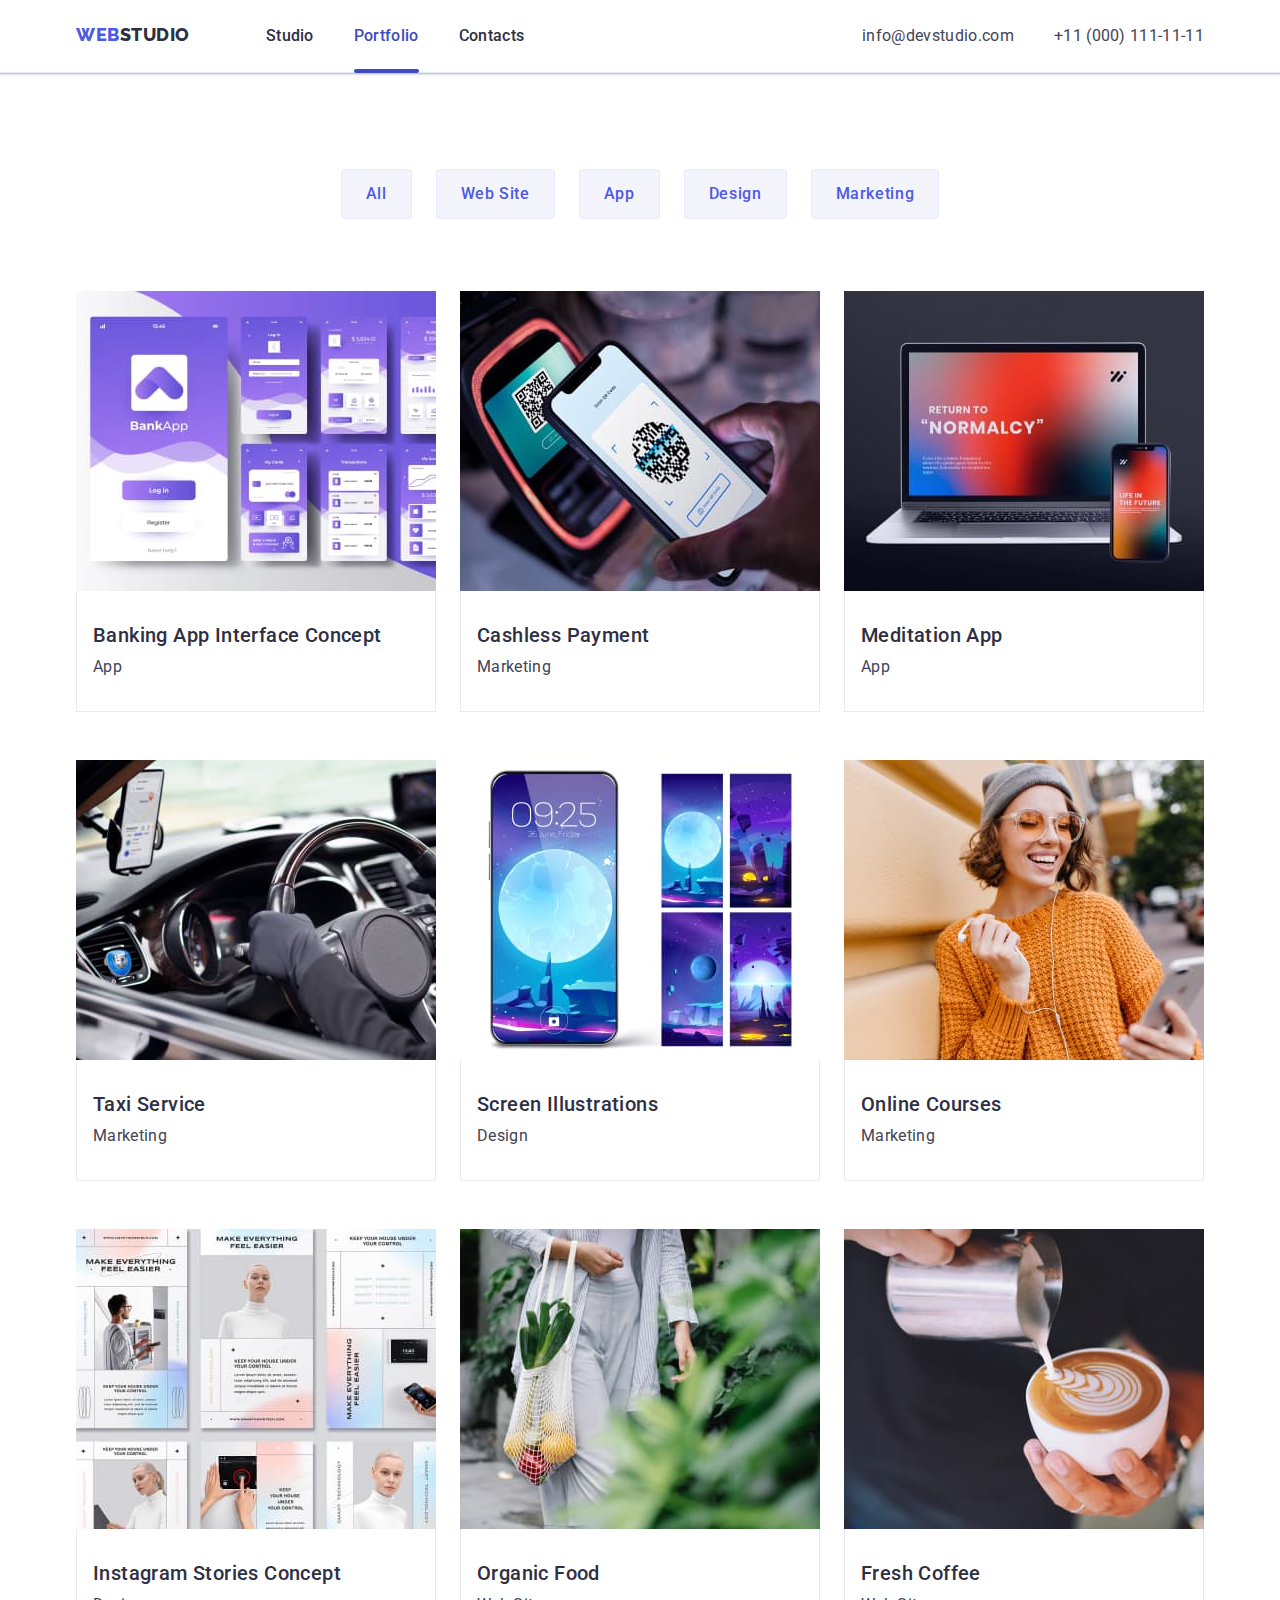
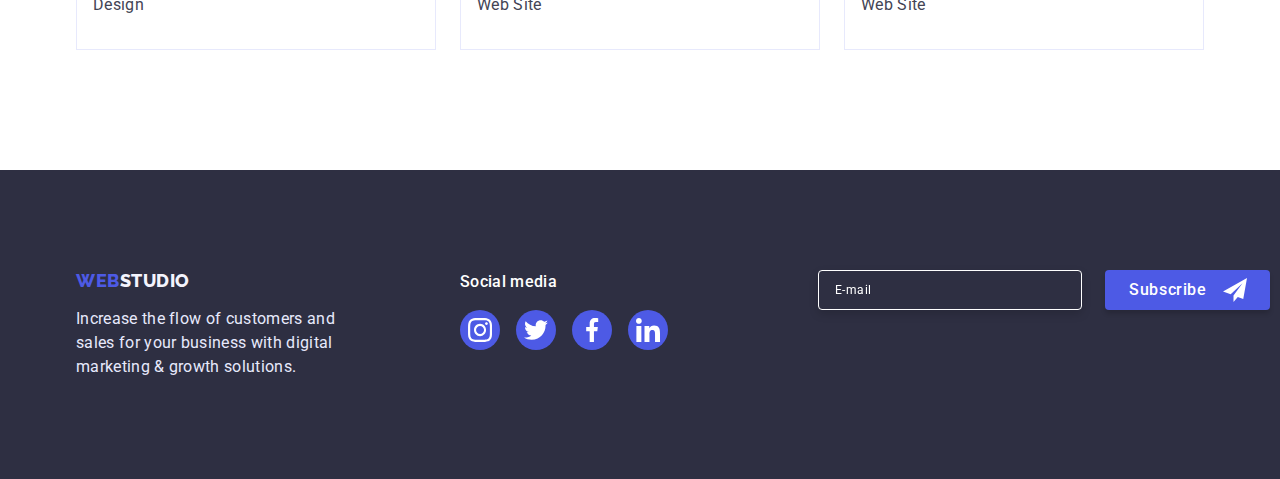
==== portfolio.html @ 1600cf96 "Initial commit" ====
<!DOCTYPE html>
<html lang="en">
  <head>
    <meta charset="UTF-8" />
    <meta http-equiv="X-UA-Compatible" content="IE=edge" />
    <meta name="viewport" content="width=device-width, initial-scale=1.0" />

    <link rel="preconnect" href="https://fonts.googleapis.com" />
    <link rel="preconnect" href="https://fonts.gstatic.com" crossorigin />
    <link
      href="https://fonts.googleapis.com/css2?family=Raleway:wght@800&family=Roboto:wght@400;500;700&display=swap"
      rel="stylesheet"
    />

    <link
      rel="stylesheet"
      href="https://cdnjs.cloudflare.com/ajax/libs/modern-normalize/1.1.0/modern-normalize.min.css"
    />

    <link rel="stylesheet" href="./css/styles.css" />

    <title>Portfolio</title>
  </head>

  <body>
    <!-- Здесь размещается шапка сайта -->
    <header class="header">
      <div class="container header__wrapper">
        <!-- Блок навигации -->
        <nav class="header__navigation">
          <a class="header__navigation-logo" href="./index.html"
            >Web<span class="header__logo-span">Studio</span></a
          >

          <ul class="header__navigation-list">
            <li class="header__nav-item">
              <a class="header__nav-link" href="./index.html">Studio</a>
            </li>

            <li class="header__nav-item">
              <a class="header__nav-link current" href="./portfolio.html"
                >Portfolio</a
              >
            </li>

            <li class="header__nav-item">
              <a class="header__nav-link" href="">Contacts</a>
            </li>
          </ul>
        </nav>

        <!-- Блок контактной информации -->
        <address class="header__address">
          <ul class="header__contact-list list">
            <li class="header__contact-item">
              <a
                class="header__contact-link link"
                href="mailto:info@devstudio.com"
                >info@devstudio.com</a
              >
            </li>

            <li class="header__contact-item">
              <a class="header__contact-link link" href="tel:+110001111111"
                >+11 (000) 111-11-11</a
              >
            </li>
          </ul>
        </address>
      </div>
    </header>

    <!-- Здесь размещается весь контент страницы -->
    <main>
      <section class="section portfolio">
        <div class="container">
          <h1 class="portfolio__title visually-hidden">Our Portfolio</h1>

          <!-- Блок кнопок фильтра -->
          <ul class="portfolio__button-list">
            <li class="portfolio__button-item">
              <button class="portfolio__button" type="button">All</button>
            </li>

            <li class="portfolio__button-item">
              <button class="portfolio__button" type="button">Web Site</button>
            </li>

            <li class="portfolio__button-item">
              <button class="portfolio__button" type="button">App</button>
            </li>

            <li class="portfolio__button-item">
              <button class="portfolio__button" type="button">Design</button>
            </li>

            <li class="portfolio__button-item">
              <button class="portfolio__button" type="button">Marketing</button>
            </li>
          </ul>

          <!-- Блок карточек товаров и проедложений  -->
          <ul class="portfolio__card-list">
            <li class="portfolio__card-item">
              <a class="portfolio__card-wrapper-link" href="">
                <div class="portfolio-card__img-wrapper">
                  <img
                    class="portfolio__card-img"
                    src="./images/portfolio/portfolio01.jpg"
                    alt="product-01"
                    width="360"
                    height="300"
                  />

                  <p class="portfolio-card__text-overlay">
                    14 Stylish and User-Friendly App Design Concepts · Task
                    Manager App · Calorie Tracker App · Exotic Fruit Ecommerce
                    App · Cloud Storage App
                  </p>
                </div>

                <div class="portfolio__desription-wrapper">
                  <h2 class="portfolio__product-title">
                    Banking App Interface Concept
                  </h2>
                  <p class="portfolio__product-description">App</p>
                </div>
              </a>
            </li>

            <li class="portfolio__card-item">
              <a class="portfolio__card-wrapper-link" href="">
                <div class="portfolio-card__img-wrapper">
                  <img
                    class="portfolio__card-img"
                    src="./images/portfolio/portfolio02.jpg"
                    alt="product-02"
                    width="360"
                    height="300"
                  />
                  <p class="portfolio-card__text-overlay">
                    14 Stylish and User-Friendly App Design Concepts · Task
                    Manager App · Calorie Tracker App · Exotic Fruit Ecommerce
                    App · Cloud Storage App
                  </p>
                </div>

                <div class="portfolio__desription-wrapper">
                  <h2 class="portfolio__product-title">Cashless Payment</h2>
                  <p class="portfolio__product-description">Marketing</p>
                </div>
              </a>
            </li>

            <li class="portfolio__card-item">
              <a class="portfolio__card-wrapper-link" href="">
                <div class="portfolio-card__img-wrapper">
                  <img
                    class="portfolio__card-img"
                    src="./images/portfolio/portfolio03.jpg"
                    alt="product-03"
                    width="360"
                    height="300"
                  />
                  <p class="portfolio-card__text-overlay">
                    14 Stylish and User-Friendly App Design Concepts · Task
                    Manager App · Calorie Tracker App · Exotic Fruit Ecommerce
                    App · Cloud Storage App
                  </p>
                </div>

                <div class="portfolio__desription-wrapper">
                  <h2 class="portfolio__product-title">Meditation App</h2>
                  <p class="portfolio__product-description">App</p>
                </div>
              </a>
            </li>

            <li class="portfolio__card-item">
              <a class="portfolio__card-wrapper-link" href="">
                <div class="portfolio-card__img-wrapper">
                  <img
                    class="portfolio__card-img"
                    src="./images/portfolio/portfolio04.jpg"
                    alt="product-04"
                    width="360"
                    height="300"
                  />
                  <p class="portfolio-card__text-overlay">
                    14 Stylish and User-Friendly App Design Concepts · Task
                    Manager App · Calorie Tracker App · Exotic Fruit Ecommerce
                    App · Cloud Storage App
                  </p>
                </div>

                <div class="portfolio__desription-wrapper">
                  <h2 class="portfolio__product-title">Taxi Service</h2>
                  <p class="portfolio__product-description">Marketing</p>
                </div>
              </a>
            </li>

            <li class="portfolio__card-item">
              <a class="portfolio__card-wrapper-link" href="">
                <div class="portfolio-card__img-wrapper">
                  <img
                    class="portfolio__card-img"
                    src="./images/portfolio/portfolio05.jpg"
                    alt="product-05"
                    width="360"
                    height="300"
                  />
                  <p class="portfolio-card__text-overlay">
                    14 Stylish and User-Friendly App Design Concepts · Task
                    Manager App · Calorie Tracker App · Exotic Fruit Ecommerce
                    App · Cloud Storage App
                  </p>
                </div>

                <div class="portfolio__desription-wrapper">
                  <h2 class="portfolio__product-title">Screen Illustrations</h2>
                  <p class="portfolio__product-description">Design</p>
                </div>
              </a>
            </li>

            <li class="portfolio__card-item">
              <a class="portfolio__card-wrapper-link" href="">
                <div class="portfolio-card__img-wrapper">
                  <img
                    class="portfolio__card-img"
                    src="./images/portfolio/portfolio06.jpg"
                    alt="product-06"
                    width="360"
                    height="300"
                  />
                  <p class="portfolio-card__text-overlay">
                    14 Stylish and User-Friendly App Design Concepts · Task
                    Manager App · Calorie Tracker App · Exotic Fruit Ecommerce
                    App · Cloud Storage App
                  </p>
                </div>

                <div class="portfolio__desription-wrapper">
                  <h2 class="portfolio__product-title">Online Courses</h2>
                  <p class="portfolio__product-description">Marketing</p>
                </div>
              </a>
            </li>

            <li class="portfolio__card-item">
              <a class="portfolio__card-wrapper-link" href="">
                <div class="portfolio-card__img-wrapper">
                  <img
                    class="portfolio__card-img"
                    src="./images/portfolio/portfolio07.jpg"
                    alt="product-07"
                    width="360"
                    height="300"
                  />
                  <p class="portfolio-card__text-overlay">
                    14 Stylish and User-Friendly App Design Concepts · Task
                    Manager App · Calorie Tracker App · Exotic Fruit Ecommerce
                    App · Cloud Storage App
                  </p>
                </div>

                <div class="portfolio__desription-wrapper">
                  <h2 class="portfolio__product-title">
                    Instagram Stories Concept
                  </h2>
                  <p class="portfolio__product-description">Design</p>
                </div>
              </a>
            </li>

            <li class="portfolio__card-item">
              <a class="portfolio__card-wrapper-link" href="">
                <div class="portfolio-card__img-wrapper">
                  <img
                    class="portfolio__card-img"
                    src="./images/portfolio/portfolio08.jpg"
                    alt="product-08"
                    width="360"
                    height="300"
                  />
                  <p class="portfolio-card__text-overlay">
                    14 Stylish and User-Friendly App Design Concepts · Task
                    Manager App · Calorie Tracker App · Exotic Fruit Ecommerce
                    App · Cloud Storage App
                  </p>
                </div>

                <div class="portfolio__desription-wrapper">
                  <h2 class="portfolio__product-title">Organic Food</h2>
                  <p class="portfolio__product-description">Web Site</p>
                </div>
              </a>
            </li>

            <li class="portfolio__card-item">
              <a class="portfolio__card-wrapper-link" href="">
                <div class="portfolio-card__img-wrapper">
                  <img
                    class="portfolio__card-img"
                    src="./images/portfolio/portfolio09.jpg"
                    alt="product-09"
                    width="360"
                    height="300"
                  />
                  <p class="portfolio-card__text-overlay">
                    14 Stylish and User-Friendly App Design Concepts · Task
                    Manager App · Calorie Tracker App · Exotic Fruit Ecommerce
                    App · Cloud Storage App
                  </p>
                </div>

                <div class="portfolio__desription-wrapper">
                  <h2 class="portfolio__product-title">Fresh Coffee</h2>
                  <p class="portfolio__product-description">Web Site</p>
                </div>
              </a>
            </li>
          </ul>
        </div>
      </section>
    </main>

    <!-- Здесь размещается подвал сайта -->
    <footer class="footer">
      <div class="container footer__container">
        <div class="footer__contacts-wrapper">
          <a class="footer__logo-link" href="./index.html"
            >Web<span class="footer__logo-span">Studio</span></a
          >

          <p class="footer__description">
            Increase the flow of customers and sales for your business with
            digital marketing & growth solutions.
          </p>
        </div>

        <div class="footer__social">
          <h3 class="footer__social-title">Social media</h3>

          <ul class="footer__social-list">
            <li class="footer__social-item">
              <a class="footer__social-link" href="#">
                <svg class="footer__social-icon" width="24" height="24">
                  <use href="./images/icons.svg#icon-instagram"></use>
                </svg>
              </a>
            </li>

            <li class="footer__social-item">
              <a class="footer__social-link" href="#">
                <svg class="footer__social-icon" width="24" height="24">
                  <use href="./images/icons.svg#icon-twitter"></use>
                </svg>
              </a>
            </li>

            <li class="footer__social-item">
              <a class="footer__social-link" href="#">
                <svg class="footer__social-icon" width="24" height="24">
                  <use href="./images/icons.svg#icon-facebook"></use>
                </svg>
              </a>
            </li>

            <li class="footer__social-item">
              <a class="footer__social-link" href="#">
                <svg class="footer__social-icon" width="24" height="24">
                  <use href="./images/icons.svg#icon-linkedin"></use>
                </svg>
              </a>
            </li>
          </ul>
        </div>

        <div class="footer-subscribe-wrapper">
          <form class="footer-subscribe-form" name="subscribe">
            <label class="subscribe-email" for="subscribe-email"
              >Subscribe</label
            >
            <input
              class="footer-subscribe-input"
              type="email"
              name="subscribe-email"
              id="subscribe-email"
              placeholder="E-mail"
            />
            <button class="footer-subscribe-button" type="submit">
              Subscribe
              <svg class="subscribe-icon" width="24px" height="24px">
                <use href="./images/icons.svg#icon-subscribe"></use>
              </svg>
            </button>
          </form>
        </div>
      </div>
    </footer>
  </body>
</html>
---- css/styles.css ----
:root {
  --color-2e2f42: #2e2f42;
  --color-434455: #434455;
  --color-ffffff: #ffffff;
  --color-e7e9fc: #e7e9fc;
  --color-4d5ae5: #4d5ae5;
  --color-404bbf: #404bbf;
  --color-f4f4fd: #f4f4fd;
  --color-8e8f99: #8e8f99;
  --color-31D0AA: #31d0aa;
}

body {
  font-family: "Roboto", sans-serif;

  color: var(--color-2e2f42);
  margin: 0;
}

html {
  box-sizing: border-box;
}

*,
*::after,
*::before {
  box-sizing: inherit;
}

/* Стили для обнуления верхних отступов у элементов */
h1,
h2,
h3,
h4,
h5,
h6,
p {
  margin: 0;
}

/* Класс для обнуления базовых свойств у списков (ul) */
ul {
  list-style: none;
  padding-left: 0;
  margin: 0;
}

/* Класс для обнуления базовых свойств у ссылок */
a {
  text-decoration: none;
  color: inherit;
}

/* Свойства для корректного отображения картинок */
img {
  display: block;
  max-width: 100%;
  height: auto;
}

/* Свойства для обнуления курсива у address */

address {
  font-style: normal;
}

/*#region --header--*/

/*#endregion ---header---*/

/* Утилиты */
.section {
  padding: 120px 0 120px 0;
}

.container {
  width: 1158px;
  padding: 0 15px 0 15px;
  /* border: 1px solid red; */
  margin: 0 auto;
}

/* Скрытие элемента */
.visually-hidden {
  position: absolute;
  width: 1px;
  height: 1px;
  margin: -1px;
  border: 0;
  padding: 0;

  white-space: nowrap;
  clip-path: inset(100%);
  clip: rect(0 0 0 0);
  overflow: hidden;
}

/* Подсвечивание текущей страницы */
.current {
  color: var(--color-404bbf);
}

.current::after {
  content: "";
  display: block;
  width: 100%;
  height: 4px;
  border-radius: 2px;
  background-color: var(--color-404bbf);
  position: absolute;
  bottom: -4px;
}

/*#region --HEADER--*/
.header {
  padding: 24px 0;
  border-bottom: 1px solid var(--color-e7e9fc);
  box-shadow: 0px 2px 1px rgba(46, 47, 66, 0.08),
    0px 1px 1px rgba(46, 47, 66, 0.16), 0px 1px 6px rgba(46, 47, 66, 0.08);
}

.header__wrapper {
  display: flex;
}

.header__navigation {
  display: flex;
}

.header__navigation-logo {
  font-family: "Raleway", sans-serif;
  font-weight: 800;
  font-size: 18px;
  letter-spacing: 0.03em;
  text-transform: uppercase;
  line-height: 1.17;
  color: var(--color-4d5ae5);
  margin-right: 76px;
}

.header__logo-span {
  color: var(--color-2e2f42);
}

.header__navigation-list {
  display: flex;
  gap: 40px;
}

.header__nav-link {
  position: relative;
  font-weight: 500;
  line-height: 1.5;
  letter-spacing: 0.02em;
  padding: 24px 0px;
  transition: color 250ms cubic-bezier(0.4, 0, 0.2, 1);
}

.header__nav-link:hover,
.header__nav-link:focus {
  color: var(--color-404bbf);
}

.header__address {
  margin-left: auto;
}

.header__contact-list {
  display: flex;
  gap: 40px;
}

.header__contact-link {
  line-height: 1.5;
  letter-spacing: 0.02em;
  color: var(--color-434455);
  padding: 24px 0px;
  transition: color 250ms cubic-bezier(0.4, 0, 0.2, 1);
}

.header__contact-link:hover,
.header__contact-link:focus {
  color: var(--color-404bbf);
}
/*#endregion ---HEADER---*/

/* INDEX PAGE */

/*#region --HERO SECTION--*/
.hero {
  background-image: linear-gradient(
      to right,
      rgba(47, 48, 58, 0.7),
      rgba(47, 48, 58, 0.7)
    ),
    url(../images/hero/hero-img.jpg);
  background-repeat: no-repeat;
  background-size: cover;
  background-position: center;
  background-color: var(--color-2e2f42);
  padding: 188px 0;
  max-width: 1440px;
  margin: 0 auto;
}

.hero__title {
  width: 496px;
  text-align: center;
  font-weight: 700;
  font-size: 56px;
  line-height: 1.07;
  text-align: center;
  letter-spacing: 0.02em;
  color: var(--color-ffffff);
  margin: 0 auto 48px auto;
}

.hero__button {
  font-family: "Roboto", sans-serif;
  font-weight: 500;
  font-size: 16px;
  line-height: 1.5;
  letter-spacing: 0.04em;
  color: var(--color-ffffff);
  background-color: var(--color-4d5ae5);
  border: none;
  box-shadow: 0px 4px 4px rgba(0, 0, 0, 0.15);
  border-radius: 4px;
  padding: 16px 32px;
  cursor: pointer;
  display: block;
  margin: 0 auto;
  transition: background-color 250ms cubic-bezier(0.4, 0, 0.2, 1);
}

.hero__button:hover,
.hero__button:focus {
  background-color: var(--color-404bbf);
}
/*#endregion ---HERO-SECTION---*/

/*#region --APPROACH SECTION--*/
.approach__title {
  color: var(--color-2e2f42);
}

.approach__list {
  display: flex;
  gap: 24px;
}

.approach__item {
  width: calc((100% - 3 * 24px) / 4);
}

.approach__img-wrapper {
  height: 112px;
  display: flex;
  justify-content: center;
  align-items: center;
  border-radius: 4px;
  background-color: var(--color-f4f4fd);
  margin-bottom: 8px;
}

.approach__subtitle {
  font-weight: 500;
  font-size: 20px;
  line-height: 1.2;
  letter-spacing: 0.02em;
  color: var(--color-2e2f42);
  margin-bottom: 8px;
}

.approach__description {
  line-height: 1.5;
  letter-spacing: 0.02em;
  color: var(--color-434455);
}
/*#endregion ---APPROACH SECTION---*/

/*#region --SERVICES SECTION--*/
.services {
  padding-top: 0;
}

.services__title {
  font-weight: 700;
  font-size: 36px;
  line-height: 1.11;
  text-align: center;
  letter-spacing: 0.02em;
  text-transform: capitalize;
  color: var(--color-2e2f42);
  margin-bottom: 72px;
}

.services__list {
  display: flex;
  gap: 24px;
}
/*#endregion ---SERVICES SECTION---*/

/*#region --TEAM SECTION--*/
.team {
  background-color: var(--color-f4f4fd);
}

.team__title {
  font-weight: 700;
  font-size: 36px;
  line-height: 1.11;
  text-align: center;
  letter-spacing: 0.02em;
  text-transform: capitalize;
  color: var(--color-2e2f42);
  margin-bottom: 72px;
}

.team__list {
  display: flex;
  gap: 24px;
}

.team__item {
  background-color: var(--color-ffffff);

  box-shadow: 0px 1px 6px rgba(46, 47, 66, 0.08),
    0px 1px 1px rgba(46, 47, 66, 0.16), 0px 2px 1px rgba(46, 47, 66, 0.08);
  border-radius: 0px 0px 4px 4px;
}

.team__info-wrapper {
  padding: 32px 16px;
}

.team__user-name {
  font-weight: 500;
  font-size: 20px;
  line-height: 1.2;
  text-align: center;
  letter-spacing: 0.02em;
  color: var(--color-2e2f42);
  margin-bottom: 8px;
}

.team__user-position {
  line-height: 1.5;
  text-align: center;
  letter-spacing: 0.02em;
  color: var(--color-434455);
  margin-bottom: 8px;
}

.team__social-list {
  display: flex;
  justify-content: space-between;
}

.team__social-link {
  display: flex;
  justify-content: center;
  align-items: center;
  width: 40px;
  height: 40px;
  border-radius: 50%;
  background-color: var(--color-4d5ae5);
  color: var(--color-ffffff);
  transition: background-color 250ms cubic-bezier(0.4, 0, 0.2, 1);
}

.team__social-link:hover,
.team__social-link:focus {
  background-color: var(--color-404bbf);
}

.team__social-icon {
  fill: currentColor;
}
/*#endregion ---TEAM SECTION---*/

/*#region --CUSTOMERS SECTION--*/
.customers__title {
  font-weight: 700;
  font-size: 36px;
  line-height: 1.11;
  text-align: center;
  letter-spacing: 0.02em;
  text-transform: capitalize;
  color: var(--color-2e2f42);
  margin-bottom: 72px;
  color: #2e2f42;
}

.customers__list {
  display: flex;
  justify-content: space-between;
}

.customers__link {
  color: var(--color-8e8f99);
  border: 1px solid var(--color-8e8f99);
  border-radius: 4px;
  display: flex;
  align-items: center;
  justify-content: center;
  padding: 16px 32px;
  transition: color 250ms cubic-bezier(0.4, 0, 0.2, 1),
    border-color 250ms cubic-bezier(0.4, 0, 0.2, 1);
}

.customers__link:hover,
.customers__link:focus {
  color: var(--color-404bbf);
  border-color: var(--color-404bbf);
}

.customers__img {
  fill: currentColor;
}
/*#endregion ---CUSTOMERS SECTION---*/

/* PORTFOLIO PAGE */

/*#region --PORTFOLIO SECTION--*/
.portfolio {
  padding-top: 96px;
}

.portfolio__title {
  width: 496px;
  text-align: center;
  font-weight: 700;
  font-size: 56px;
  line-height: 1.07;
  text-align: center;
  letter-spacing: 0.02em;
  color: var(--color-ffffff);
  margin: 0 auto 48px auto;
}

.portfolio__button-list {
  display: flex;
  gap: 24px;
  justify-content: center;
  margin-bottom: 72px;
}

.portfolio__button {
  font-family: "Roboto", sans-serif;
  font-weight: 500;
  background-color: var(--color-f4f4fd);
  font-size: 16px;
  line-height: 1.5;
  letter-spacing: 0.04em;
  color: var(--color-4d5ae5);
  border: 1px solid #e7e9fc;
  border-radius: 4px;
  padding: 12px 24px;
  cursor: pointer;
  transition: color 250ms cubic-bezier(0.4, 0, 0.2, 1),
    background-color 250ms cubic-bezier(0.4, 0, 0.2, 1),
    border 250ms cubic-bezier(0.4, 0, 0.2, 1),
    box-shadow 250ms cubic-bezier(0.4, 0, 0.2, 1);
}

.portfolio__button:hover,
.portfolio__button:focus {
  color: var(--color-ffffff);
  background-color: var(--color-404bbf);
  border: 1px solid transparent;

  box-shadow: 0px 3px 1px rgba(0, 0, 0, 0.1), 0px 2px 1px rgba(0, 0, 0, 0.08),
    0px 2px 2px rgba(0, 0, 0, 0.12);
}

.portfolio__card-list {
  display: flex;
  flex-wrap: wrap;
  gap: 48px 24px;
}

.portfolio__card-wrapper-link {
  color: var(--color-2e2f42);
  display: block;
  transition: box-shadow 250ms cubic-bezier(0.4, 0, 0.2, 1);
}

.portfolio__card-wrapper-link:hover,
.portfolio__card-wrapper-link:focus {
  box-shadow: 0px 1px 6px rgba(46, 47, 66, 0.08),
    0px 1px 1px rgba(46, 47, 66, 0.16), 0px 2px 1px rgba(46, 47, 66, 0.08);
}

.portfolio-card__img-wrapper {
  position: relative;
  overflow: hidden;
}

.portfolio-card__text-overlay {
  position: absolute;
  font-size: 16px;
  line-height: 1.5;
  letter-spacing: 0.02em;
  color: var(--color-ffffff);
  background: var(--color-4d5ae5);
  box-shadow: 0px 4px 4px rgba(0, 0, 0, 0.25);
  padding: 40px 32px;
  transition: transform 250ms cubic-bezier(0.4, 0, 0.2, 1);
  display: block;
  height: 100%;
}

.portfolio__card-wrapper-link:hover .portfolio-card__text-overlay {
  transform: translateY(-100%);
}

.portfolio__card-wrapper-link:focus .portfolio-card__text-overlay {
  transform: translateY(-100%);
}

.portfolio__desription-wrapper {
  padding: 32px 16px;
  border: 1px solid var(--color-e7e9fc);
  border-top: none;
}

.portfolio__product-title {
  font-weight: 500;
  font-size: 20px;
  line-height: 1.2;
  letter-spacing: 0.02em;
  margin-bottom: 8px;
}

.portfolio__product-description {
  line-height: 1.5;
  letter-spacing: 0.02em;
  color: var(--color-434455);
}
/*#endregion ---PORTFOLIO SECTION---*/

/* FOOTER */
/*#region --FOOTER--*/
.footer {
  background-color: var(--color-2e2f42);
  padding: 100px 0;
}

.footer__container {
  display: flex;
}

.footer__contacts-wrapper {
  margin-right: 120px;
}

.footer__logo-link {
  display: block;
  font-family: "Raleway", sans-serif;
  font-weight: 800;
  font-size: 18px;
  line-height: 1.17;
  letter-spacing: 0.03em;
  color: var(--color-4d5ae5);
  text-transform: uppercase;
  margin-bottom: 16px;
}

.footer__logo-span {
  color: var(--color-f4f4fd);
}

.footer__description {
  width: 264px;
  color: var(--color-e7e9fc);
  line-height: 1.5;
  letter-spacing: 0.02em;
  color: #e7e9fc;
}

.footer__social {
  margin-right: 80px;
}

.footer__social-title {
  font-weight: 500;
  font-size: 16px;
  line-height: 1.5;
  letter-spacing: 0.02em;
  color: var(--color-ffffff);
  margin-bottom: 16px;
}

.footer__social-list {
  width: 208px;
  display: flex;
  justify-content: space-between;
}

.footer__social-link {
  display: flex;
  justify-content: center;
  align-items: center;
  width: 40px;
  height: 40px;
  border-radius: 50%;
  background-color: var(--color-4d5ae5);
  color: var(--color-ffffff);
  transition: background-color 250ms cubic-bezier(0.4, 0, 0.2, 1);
}

.footer__social-link:hover,
.footer__social-link:focus {
  background-color: var(--color-31D0AA);
}

.footer__social-icon {
  fill: currentColor;
}

.footer-subscribe__title {
font-weight: 500;
line-height: 1.5;
letter-spacing: 0.02em;
color: var(--color-ffffff);
margin-bottom: 16px;
}

.footer-subscribe-form {
  display: flex;
}


.footer-subscribe-input {
  width: 264px;
  padding: 8px 16px;
  height: 40px;
  font-size: 12px;
  letter-spacing: 0.04em;
  color: #ffffff;
  background: var(--color-2e2f42);
  border: 1px solid var(--color-ffffff);
  filter: drop-shadow(0px 4px 4px rgba(0, 0, 0, 0.15));
  border-radius: 4px;
  outline: none;
  transition: border-color 250ms cubic-bezier(0.4, 0, 0.2, 1);
}

.footer-subscribe-input:focus {
  border: 1px solid var(--color-4d5ae5);
}
.footer-subscribe-input::placeholder {
  color: var(--color-ffffff);
}

.footer-subscribe-button {
  /* position: relative; */
  display: flex;
  align-items: center;
  gap: 16px;
  margin-left: 23px;
  width: 165px;
  height: 40px;
  color: var(--color-ffffff);
  background-color: var(--color-4d5ae5);
  border: none;
  border-radius: 4px;
  text-align: left;
  padding: 8px 0px 8px 24px;
  font-weight: 500;
  font-size: 16px;
  line-height: 1.5;
  letter-spacing: 0.04em;
  cursor: pointer;
  box-shadow: 0px 4px 4px rgba(0, 0, 0, 0.15);
  transition: background-color 250ms cubic-bezier(0.4, 0, 0.2, 1),
  box-shadow 250ms cubic-bezier(0.4, 0, 0.2, 1);
}

.footer-subscribe-button:hover,
.footer-subscribe-button:focus {
  background-color: var(--color-404bbf);
  box-shadow: 0px 4px 4px rgba(0, 0, 0, 0.15);
}

.subscribe-icon {
  fill: var(--color-ffffff);
}

/*#endregion ---FOOTER---*/

/* MODAL  */
/*#region --MODAL--*/
.backdrop {
  position: fixed;
  top: 0;
  left: 0;
  width: 100%;
  height: 100%;
  opacity: 1;
  background-color: rgba(46, 47, 66, 0.4);
  transition: opacity 250ms cubic-bezier(0.4, 0, 0.2, 1),
    visibility 250ms cubic-bezier(0.4, 0, 0.2, 1);
}

.backdrop.is-hidden {
  opacity: 0;
  pointer-events: none;
  visibility: hidden;
}

.modal {
  position: absolute;
  top: 50%;
  left: 50%;
  transform: translate(-50%, -50%);
  width: 408px;
  min-height: 584px;
  padding: 72px 24px 24px 24px;
  padding-top: 72px;
  background-color: #fcfcfc;
  box-shadow: 0px 1px 1px rgba(0, 0, 0, 0.14), 0px 1px 3px rgba(0, 0, 0, 0.12),
    0px 2px 1px rgba(0, 0, 0, 0.2);
  border-radius: 4px;
  transition: opacity 250ms cubic-bezier(0.4, 0, 0.2, 1),
    visibility 250ms cubic-bezier(0.4, 0, 0.2, 1);
}

.button-close-window {
  position: absolute;
  top: 24px;
  right: 24px;
  display: flex;
  justify-content: center;
  align-items: center;
  width: 24px;
  height: 24px;
  background-color: var(--color-e7e9fc);
  border: 1px solid rgba(0, 0, 0, 0.1);
  border-radius: 50%;
  transition: background-color 250ms cubic-bezier(0.4, 0, 0.2, 1),
    fill 250ms cubic-bezier(0.4, 0, 0.2, 1);
  cursor: pointer;
}

.button-close-window:hover,
.button-close-window:focus {
  fill: var(--color-ffffff);
  background-color: var(--color-404bbf);
}

.modal-title {
  font-weight: 500;
  font-size: 16px;
  line-height: 1.5;
  text-align: center;
  letter-spacing: 0.02em;
  color: var(--color-2e2f42);
  margin-bottom: 16px;
}

.form-field {
  margin-bottom: 8px;
}

.form-field-label {
  display: block;
  font-size: 12px;
  letter-spacing: 0.04em;
  line-height: 1.17;
  color: var(--color-8e8f99);
  margin-bottom: 4px;

}

.form-field-wrapper {
  position: relative;
}

.form-field-wrapper:focus-within .form-field-input {
  border-color: var(--color-4d5ae5);
}

.form-field-wrapper:focus-within .form-field-icon {
  fill: var(--color-4d5ae5);
}

.form-field-comment {
  margin-bottom: 16px;
}

.form-field-comment:focus-within .comment-input {
  border-color: var(--color-4d5ae5);
}

.form-field-input {
  padding-left: 38px;
  width: 100%;
  height: 40px;
  border: 1px solid rgba(46, 47, 66, 0.4);
  border-radius: 4px;
  outline: transparent;
  transition-property: border-color;
  transition-duration: 250ms;
  transition-timing-function: cubic-bezier(0.4, 0, 0.2, 1);
}

.form-field-input::placeholder {
  line-height: 1.17;
  letter-spacing: 0.01em;
  color: rgba(46, 47, 66, 0.4);
}

.comment-input {
  display: block;
  height: 120px;
  width: 100%;
  padding: 8px 16px;
  resize: none;
  font-size: 12px;
  border: 1px solid rgba(46, 47, 66, 0.4);
  border-radius: 4px;
  outline: transparent;
  transition-property: border-color;
  transition-duration: 250ms;
  transition-timing-function: cubic-bezier(0.4, 0, 0.2, 1);
}

.form-field-icon {
  position: absolute;
  top: 50%;
  left: 12px;
  transform: translateY(-50%);
  fill: var(--color-2e2f42);
  transition: fill 250ms cubic-bezier(0.4, 0, 0.2, 1);
}

.check-wrapper {
  display: flex;
  align-items: center;
  justify-content: center;
  margin-bottom: 24px;
  gap: 8px;
  cursor: pointer;
}

.check-input {
  width: 1px;
  height: 1px;
  margin: -1px;
  border: 0;
  padding: 0;
  white-space: nowrap;
  clip-path: inset(100%);
  clip: rect(0 0 0 0);
  overflow: hidden;
}

.check-input:checked ~ .check-icon-complete {
  fill: var(--color-f4f4fd);
  background-color: var(--color-404bbf);
  border: 0px solid var(--color-4d5ae5);
  padding: 4px 3px;
}

.check-icon-complete {
  fill: transparent;
  border: 2px var(--color-8e8f99) solid;
  border-radius: 2px;
  transition: fill 250ms, border-color 250ms cubic-bezier(0.4, 0, 0.2, 1);
}

.check-privacy-text {
  display: block;
  line-height: 1.17;
  font-size: 12px;
  line-height: 14px;
  letter-spacing: 0.04em;
  color: var(--color-8e8f99);
}

.form-recall-button {
  display: block;
  margin: 0 auto;
  width: 169px;
  padding: 16px 32px;
  background: var(--color-4d5ae5);
  border: none;
  border-radius: 4px;
  cursor: pointer;
  font-size: 16px;
  line-height: 1.5;
  font-weight: 700;
  box-shadow: 0px 4px 4px rgba(0, 0, 0, 0.15);
  color: var(--color-ffffff);
  letter-spacing: 0.04em;
}

.policy-link {
  color: var(--color-4d5ae5);
  text-decoration: underline;
}
/*#endregion ---MODAL---*/
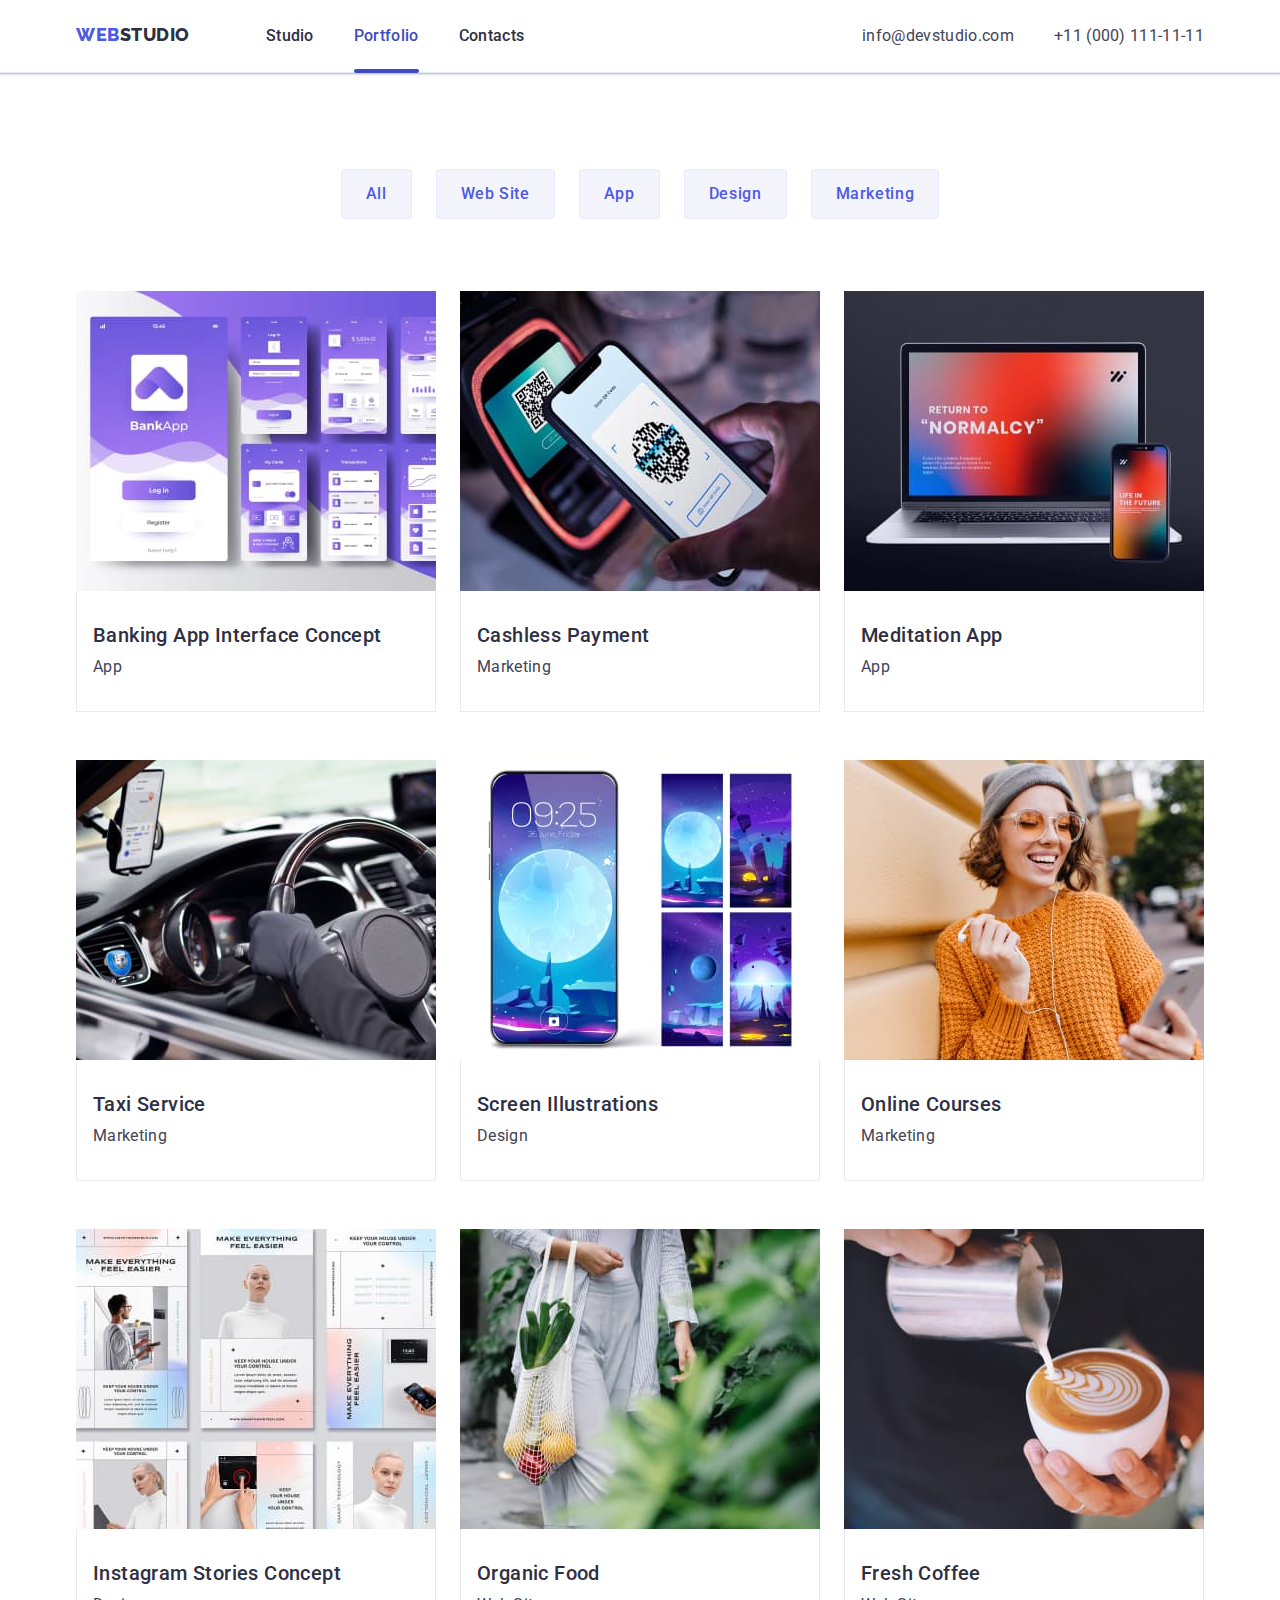
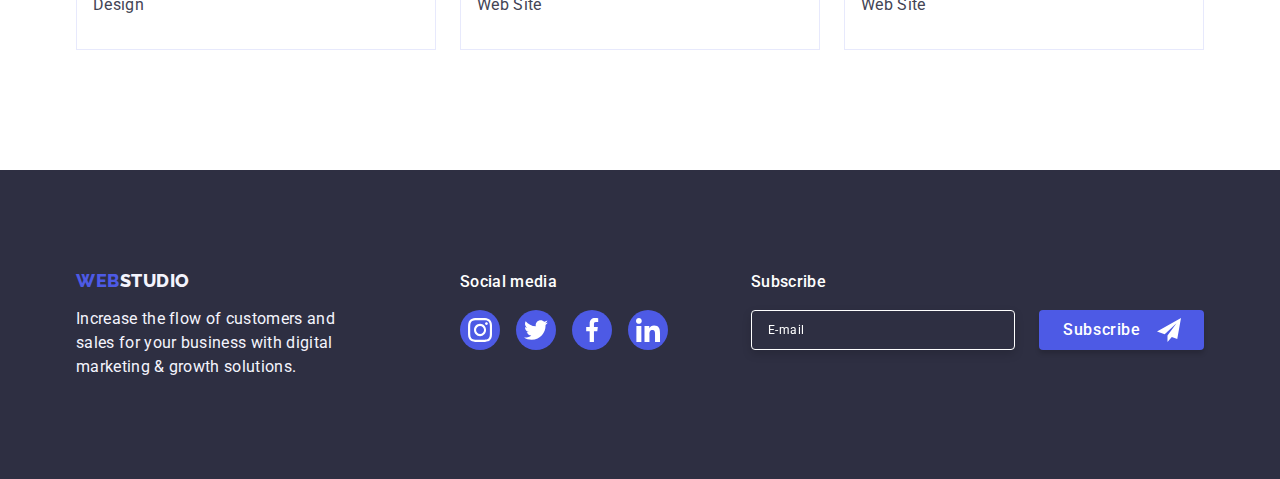
==== commit e41009a4: "fix index" ====
--- a/portfolio.html
+++ b/portfolio.html
@@ -379,9 +379,10 @@
         </div>
 
         <div class="footer-subscribe-wrapper">
+            <p class="footer-subscribe__title">Subscribe</p>
           <form class="footer-subscribe-form" name="subscribe">
             <label class="subscribe-email" for="subscribe-email"
-              >Subscribe</label
+              ></label
             >
             <input
               class="footer-subscribe-input"
--- a/css/styles.css
+++ b/css/styles.css
@@ -10,6 +10,7 @@
   --color-31D0AA: #31d0aa;
 }
 
+/*#region --BASE--*/
 body {
   font-family: "Roboto", sans-serif;
 
@@ -63,21 +64,30 @@
 address {
   font-style: normal;
 }
-
-/*#region --header--*/
-
-/*#endregion ---header---*/
+/*#endregion ---BASE---*/
 
 /* Утилиты */
 .section {
-  padding: 120px 0 120px 0;
+  padding: 96px 0 96px 0;
+  @media screen and (min-width: 1200px) {
+    padding: 120px 0 120px 0;
+  }
 }
 
 .container {
-  width: 1158px;
-  padding: 0 15px 0 15px;
-  /* border: 1px solid red; */
-  margin: 0 auto;
+  max-width: 428px;
+  padding-left: 15px;
+  padding-right: 15px;
+  margin-left: auto;
+  margin-right: auto;
+
+  @media screen and (min-width: 768px) {
+    max-width: 768px;
+  }
+
+  @media screen and (min-width: 1200px) {
+    max-width: 1158px;
+  }
 }
 
 /* Скрытие элемента */
@@ -117,10 +127,15 @@
   border-bottom: 1px solid var(--color-e7e9fc);
   box-shadow: 0px 2px 1px rgba(46, 47, 66, 0.08),
     0px 1px 1px rgba(46, 47, 66, 0.16), 0px 1px 6px rgba(46, 47, 66, 0.08);
+
+  @media screen and (min-width: 768px) and (max-width: 1199px) {
+    padding: 16px 0;
+  }
 }
 
 .header__wrapper {
   display: flex;
+  align-items: center;
 }
 
 .header__navigation {
@@ -135,7 +150,14 @@
   text-transform: uppercase;
   line-height: 1.17;
   color: var(--color-4d5ae5);
-  margin-right: 76px;
+
+  @media screen and (min-width: 768px) {
+    margin-right: 120px;
+  }
+
+  @media screen and (min-width: 1200px) {
+    margin-right: 76px;
+  }
 }
 
 .header__logo-span {
@@ -143,17 +165,27 @@
 }
 
 .header__navigation-list {
-  display: flex;
-  gap: 40px;
+  display: none;
+
+  @media screen and (min-width: 768px) {
+    display: flex;
+    gap: 40px;
+  }
+}
+
+.header__nav-item {
+  line-height: 1.5;
 }
 
 .header__nav-link {
+  font-weight: 500;
+  font-size: 16px;
+  line-height: 1.5;
+  letter-spacing: 0.02em;
+  padding: 24px 0;
+  transition: color 250ms cubic-bezier(0.4, 0, 0.2, 1);
+
   position: relative;
-  font-weight: 500;
-  line-height: 1.5;
-  letter-spacing: 0.02em;
-  padding: 24px 0px;
-  transition: color 250ms cubic-bezier(0.4, 0, 0.2, 1);
 }
 
 .header__nav-link:hover,
@@ -162,20 +194,37 @@
 }
 
 .header__address {
-  margin-left: auto;
+  display: none;
+
+  @media screen and (min-width: 768px) {
+    display: block;
+    margin-left: auto;
+  }
 }
 
 .header__contact-list {
-  display: flex;
-  gap: 40px;
+  @media screen and (min-width: 1200px) {
+    display: flex;
+    gap: 40px;
+  }
+}
+
+.header__contact-item {
+  line-height: 1.25;
 }
 
 .header__contact-link {
-  line-height: 1.5;
-  letter-spacing: 0.02em;
+  font-size: 12px;
+  line-height: 1.17;
+  letter-spacing: 0.04em;
   color: var(--color-434455);
-  padding: 24px 0px;
   transition: color 250ms cubic-bezier(0.4, 0, 0.2, 1);
+
+  @media screen and (min-width: 1200px) {
+    font-size: 16px;
+    line-height: 1.5;
+    letter-spacing: 0.02em;
+  }
 }
 
 .header__contact-link:hover,
@@ -188,31 +237,108 @@
 
 /*#region --HERO SECTION--*/
 .hero {
+  background-color: var(--color-2e2f42);
+
+  padding-top: 112px;
+  padding-bottom: 112px;
+
+  /* // height: 400px; */
+  margin: 0 auto;
   background-image: linear-gradient(
       to right,
       rgba(47, 48, 58, 0.7),
       rgba(47, 48, 58, 0.7)
     ),
-    url(../images/hero/hero-img.jpg);
+    url("../images/hero-img/hero-01-320.jpg");
   background-repeat: no-repeat;
   background-size: cover;
   background-position: center;
-  background-color: var(--color-2e2f42);
-  padding: 188px 0;
-  max-width: 1440px;
-  margin: 0 auto;
+
+  @media screen and (min-device-pixel-ratio: 2) and (min-width: 320px),
+    screen and (min-resolution: 192dpi) and (min-width: 320px),
+    screen and (min-resolution: 2dppx) and (min-width: 320px) {
+    background-image: linear-gradient(
+        to right,
+        rgba(47, 48, 58, 0.7),
+        rgba(47, 48, 58, 0.7)
+      ),
+      url("../images/hero-img/hero-01-320@2x.jpg");
+  }
+
+  @media screen and (min-width: 481px) {
+    background-image: linear-gradient(
+        to right,
+        rgba(47, 48, 58, 0.7),
+        rgba(47, 48, 58, 0.7)
+      ),
+      url("../images/hero-img/hero-01-768.jpg");
+  }
+
+  @media screen and (min-device-pixel-ratio: 2) and (min-width: 481px),
+    screen and (min-resolution: 192dpi) and (min-width: 481px),
+    screen and (min-resolution: 2dppx) and (min-width: 481px) {
+    background-image: linear-gradient(
+        to right,
+        rgba(47, 48, 58, 0.7),
+        rgba(47, 48, 58, 0.7)
+      ),
+      url("../images/hero-img/hero-01-768@2x.jpg");
+  }
+
+  @media screen and (min-width: 1200px) {
+    max-width: 1600px;
+    height: 600px;
+    background-image: linear-gradient(
+        to right,
+        rgba(47, 48, 58, 0.7),
+        rgba(47, 48, 58, 0.7)
+      ),
+      url("../images/hero-img/hero-01-1200.jpg");
+  }
+
+  @media screen and (min-device-pixel-ratio: 2) and (min-width: 1200px),
+    screen and (min-resolution: 192dpi) and (min-width: 1200px),
+    screen and (min-resolution: 2dppx) and (min-width: 1200px) {
+    background-image: linear-gradient(
+        to right,
+        rgba(47, 48, 58, 0.7),
+        rgba(47, 48, 58, 0.7)
+      ),
+      url("../images/hero-img/hero-01-1200@2x.jpg");
+  }
+
+  @media (min-width: 1200px) {
+    padding-top: 188px;
+    padding-bottom: 188px;
+  }
 }
 
 .hero__title {
-  width: 496px;
-  text-align: center;
+  width: 320px;
   font-weight: 700;
-  font-size: 56px;
-  line-height: 1.07;
-  text-align: center;
-  letter-spacing: 0.02em;
+  font-size: 36px;
+  line-height: 1.11;
+  text-align: center;
+  letter-spacing: 0.02em;
+  text-transform: capitalize;
   color: var(--color-ffffff);
-  margin: 0 auto 48px auto;
+  margin: 0px auto 72px auto;
+
+  @media screen and (min-width: 768px) {
+    width: 496px;
+    font-size: 56px;
+    line-height: 1.07;
+    text-align: center;
+    letter-spacing: 0.02em;
+    text-transform: none;
+    margin-bottom: 36px;
+
+    @media screen and (min-width:1200px) {
+      margin-bottom: 48px;
+      
+    }
+  }
+  /* margin: 0 auto 48px auto; */
 }
 
 .hero__button {
@@ -241,46 +367,101 @@
 
 /*#region --APPROACH SECTION--*/
 .approach__title {
+  font-weight: 700;
+  font-size: 36px;
+  line-height: 1.11;
+  text-align: center;
+  letter-spacing: 0.02em;
+  text-transform: capitalize;
   color: var(--color-2e2f42);
+  margin-bottom: 72px;
 }
 
 .approach__list {
   display: flex;
-  gap: 24px;
+  flex-direction: column;
+  gap: 72px 24px;
+
+  @media screen and (min-width: 768px) {
+    flex-direction: row;
+    flex-wrap: wrap;
+    /* gap: 24px; */
+  }
 }
 
 .approach__item {
-  width: calc((100% - 3 * 24px) / 4);
+  @media screen and (min-width: 768px) {
+    width: calc((100% - 1 * 24px) / 2);
+  }
+
+  @media screen and (min-width: 1200px) {
+    width: calc((100% - 3 * 24px) / 4);
+  }
 }
 
 .approach__img-wrapper {
-  height: 112px;
-  display: flex;
-  justify-content: center;
-  align-items: center;
-  border-radius: 4px;
-  background-color: var(--color-f4f4fd);
-  margin-bottom: 8px;
+  display: none;
+
+  @media screen and (min-width: 1200px) {
+    height: 112px;
+    display: flex;
+    justify-content: center;
+    align-items: center;
+    border-radius: 4px;
+    background-color: var(--color-f4f4fd);
+    margin-bottom: 8px;
+  }
 }
 
 .approach__subtitle {
-  font-weight: 500;
-  font-size: 20px;
-  line-height: 1.2;
-  letter-spacing: 0.02em;
+  font-weight: 700;
+  font-size: 36px;
+  line-height: 1.11;
+  text-align: center;
+  letter-spacing: 0.02em;
+  text-transform: capitalize;
   color: var(--color-2e2f42);
   margin-bottom: 8px;
+
+  @media screen and (min-width: 768px) {
+    text-align-last: left;
+  }
+
+  @media screen and (min-width: 1200px) {
+    font-weight: 500;
+    font-size: 20px;
+    line-height: 1.2;
+  }
 }
 
 .approach__description {
+  font-weight: 500;
   line-height: 1.5;
   letter-spacing: 0.02em;
   color: var(--color-434455);
-}
+
+  @media screen and (min-width: 1200px) {
+    font-weight: 400;
+  }
+}
+
+.approach__description-br {
+  display: none;
+  @media screen and (min-width: 768px) and (max-width: 1199px) {
+    display: block;
+  }
+}
+
 /*#endregion ---APPROACH SECTION---*/
 
 /*#region --SERVICES SECTION--*/
 .services {
+  display: none;
+
+  @media screen and (min-width: 1200px) {
+    display: block;
+  }
+
   padding-top: 0;
 }
 
@@ -319,11 +500,22 @@
 
 .team__list {
   display: flex;
-  gap: 24px;
+  flex-direction: column;
+  gap: 72px;
+  align-items: center;
+
+  @media screen and (min-width: 768px) {
+    flex-direction: row;
+    flex-wrap: wrap;
+    gap: 64px 24px;
+    justify-content: center;
+  }
 }
 
 .team__item {
   background-color: var(--color-ffffff);
+  width: 264px;
+  /* margin: 0 auto; */
 
   box-shadow: 0px 1px 6px rgba(46, 47, 66, 0.08),
     0px 1px 1px rgba(46, 47, 66, 0.16), 0px 2px 1px rgba(46, 47, 66, 0.08);
@@ -394,7 +586,24 @@
 
 .customers__list {
   display: flex;
-  justify-content: space-between;
+  flex-wrap: wrap;
+  justify-content: center;
+  gap: 72px 16px;
+
+  @media screen and (min-width: 425px) {
+    justify-content: space-between;
+    gap: 72px 0;
+  }
+
+  @media screen and (min-width: 768px) {
+    justify-content: center;
+    gap: 72px 24px;
+  }
+
+  @media screen and (min-width:1440px) {
+    justify-content: space-between;
+    gap: 0;
+}
 }
 
 .customers__link {
@@ -404,9 +613,13 @@
   display: flex;
   align-items: center;
   justify-content: center;
-  padding: 16px 32px;
+  padding: 16px 40px;
   transition: color 250ms cubic-bezier(0.4, 0, 0.2, 1),
     border-color 250ms cubic-bezier(0.4, 0, 0.2, 1);
+
+  @media screen and (min-width: 768px) {
+    padding: 16px 32px;
+  }
 }
 
 .customers__link:hover,
@@ -417,6 +630,13 @@
 
 .customers__img {
   fill: currentColor;
+  width: 110px;
+  height: 56px;
+
+  @media screen and (min-width: 768px) {
+    width: 104px;
+    height: 56px;
+  }
 }
 /*#endregion ---CUSTOMERS SECTION---*/
 
@@ -544,15 +764,35 @@
 /*#region --FOOTER--*/
 .footer {
   background-color: var(--color-2e2f42);
-  padding: 100px 0;
+  padding: 96px 0;
+
+  @media screen and (min-width:768px) {
+    padding: 96px 108px;
+  }
+
+  @media screen and (min-width:1200px) {
+    padding: 100px 0;
+  }
 }
 
 .footer__container {
-  display: flex;
+  @media screen and (min-width: 768px) {
+    display: flex;
+    flex-wrap: wrap;
+  }
+  
 }
 
 .footer__contacts-wrapper {
-  margin-right: 120px;
+
+  @media screen and (min-width:768px) {
+    margin-right: 24px;
+  }
+  
+
+  @media screen and (min-width:1200px) {
+    margin-right: 120px;
+  }
 }
 
 .footer__logo-link {
@@ -565,6 +805,11 @@
   color: var(--color-4d5ae5);
   text-transform: uppercase;
   margin-bottom: 16px;
+  text-align: center;
+
+  @media screen and (min-width:768px) {
+    text-align: left;
+  }
 }
 
 .footer__logo-span {
@@ -572,15 +817,34 @@
 }
 
 .footer__description {
+  color: var(--color-f4f4fd);
+  line-height: 1.5;
+  letter-spacing: 0.02em;
   width: 264px;
-  color: var(--color-e7e9fc);
-  line-height: 1.5;
-  letter-spacing: 0.02em;
-  color: #e7e9fc;
+  margin: 0 auto 72px auto;
+  text-align: center;
+
+  @media screen and (min-width:768px) {
+    text-align: left;
+  }
+
+  @media screen and (min-width:1200px) {
+    margin-bottom: 0;
+  }
+
+
+    /* width: 264px; */
 }
 
 .footer__social {
-  margin-right: 80px;
+  margin-bottom: 72px;
+
+  @media screen and (min-width:1200px) {
+    margin-right: auto;
+    margin-bottom: 0;
+    
+  }
+  /* margin-right: 80px; */
 }
 
 .footer__social-title {
@@ -589,13 +853,19 @@
   line-height: 1.5;
   letter-spacing: 0.02em;
   color: var(--color-ffffff);
+  text-align: center;
   margin-bottom: 16px;
+
+  @media screen and (min-width:768px) {
+    text-align: left;
+  }
 }
 
 .footer__social-list {
   width: 208px;
   display: flex;
   justify-content: space-between;
+  margin: 0 auto;
 }
 
 .footer__social-link {
@@ -619,24 +889,37 @@
   fill: currentColor;
 }
 
+.footer-subscribe-wrapper {
+
+}
+
 .footer-subscribe__title {
-font-weight: 500;
-line-height: 1.5;
-letter-spacing: 0.02em;
-color: var(--color-ffffff);
-margin-bottom: 16px;
+  font-weight: 500;
+  line-height: 1.5;
+  letter-spacing: 0.02em;
+  color: var(--color-ffffff);
+  text-align: center;
+  margin-bottom: 16px;
+
+  @media screen and (min-width: 768px) {
+    text-align: left;
+  }
 }
 
 .footer-subscribe-form {
-  display: flex;
-}
-
+  @media screen and (min-width:768px) {
+    display: flex;
+    
+  }
+  /* display: flex; */
+}
 
 .footer-subscribe-input {
-  width: 264px;
+  width: 100%;
   padding: 8px 16px;
   height: 40px;
   font-size: 12px;
+  line-height: 2;
   letter-spacing: 0.04em;
   color: #ffffff;
   background: var(--color-2e2f42);
@@ -644,7 +927,18 @@
   filter: drop-shadow(0px 4px 4px rgba(0, 0, 0, 0.15));
   border-radius: 4px;
   outline: none;
+  margin-bottom: 16px;
   transition: border-color 250ms cubic-bezier(0.4, 0, 0.2, 1);
+
+  @media screen and (min-width:768px) {
+    width: 264px;
+    margin-right: 24px;
+  }
+
+  @media screen and (min-width:1200px) {
+    margin-bottom: 0;
+    
+  }
 }
 
 .footer-subscribe-input:focus {
@@ -659,7 +953,8 @@
   display: flex;
   align-items: center;
   gap: 16px;
-  margin-left: 23px;
+  margin: 0 auto;
+  /* margin-left: 23px; */
   width: 165px;
   height: 40px;
   color: var(--color-ffffff);
@@ -675,7 +970,7 @@
   cursor: pointer;
   box-shadow: 0px 4px 4px rgba(0, 0, 0, 0.15);
   transition: background-color 250ms cubic-bezier(0.4, 0, 0.2, 1),
-  box-shadow 250ms cubic-bezier(0.4, 0, 0.2, 1);
+    box-shadow 250ms cubic-bezier(0.4, 0, 0.2, 1);
 }
 
 .footer-subscribe-button:hover,
@@ -771,7 +1066,6 @@
   line-height: 1.17;
   color: var(--color-8e8f99);
   margin-bottom: 4px;
-
 }
 
 .form-field-wrapper {
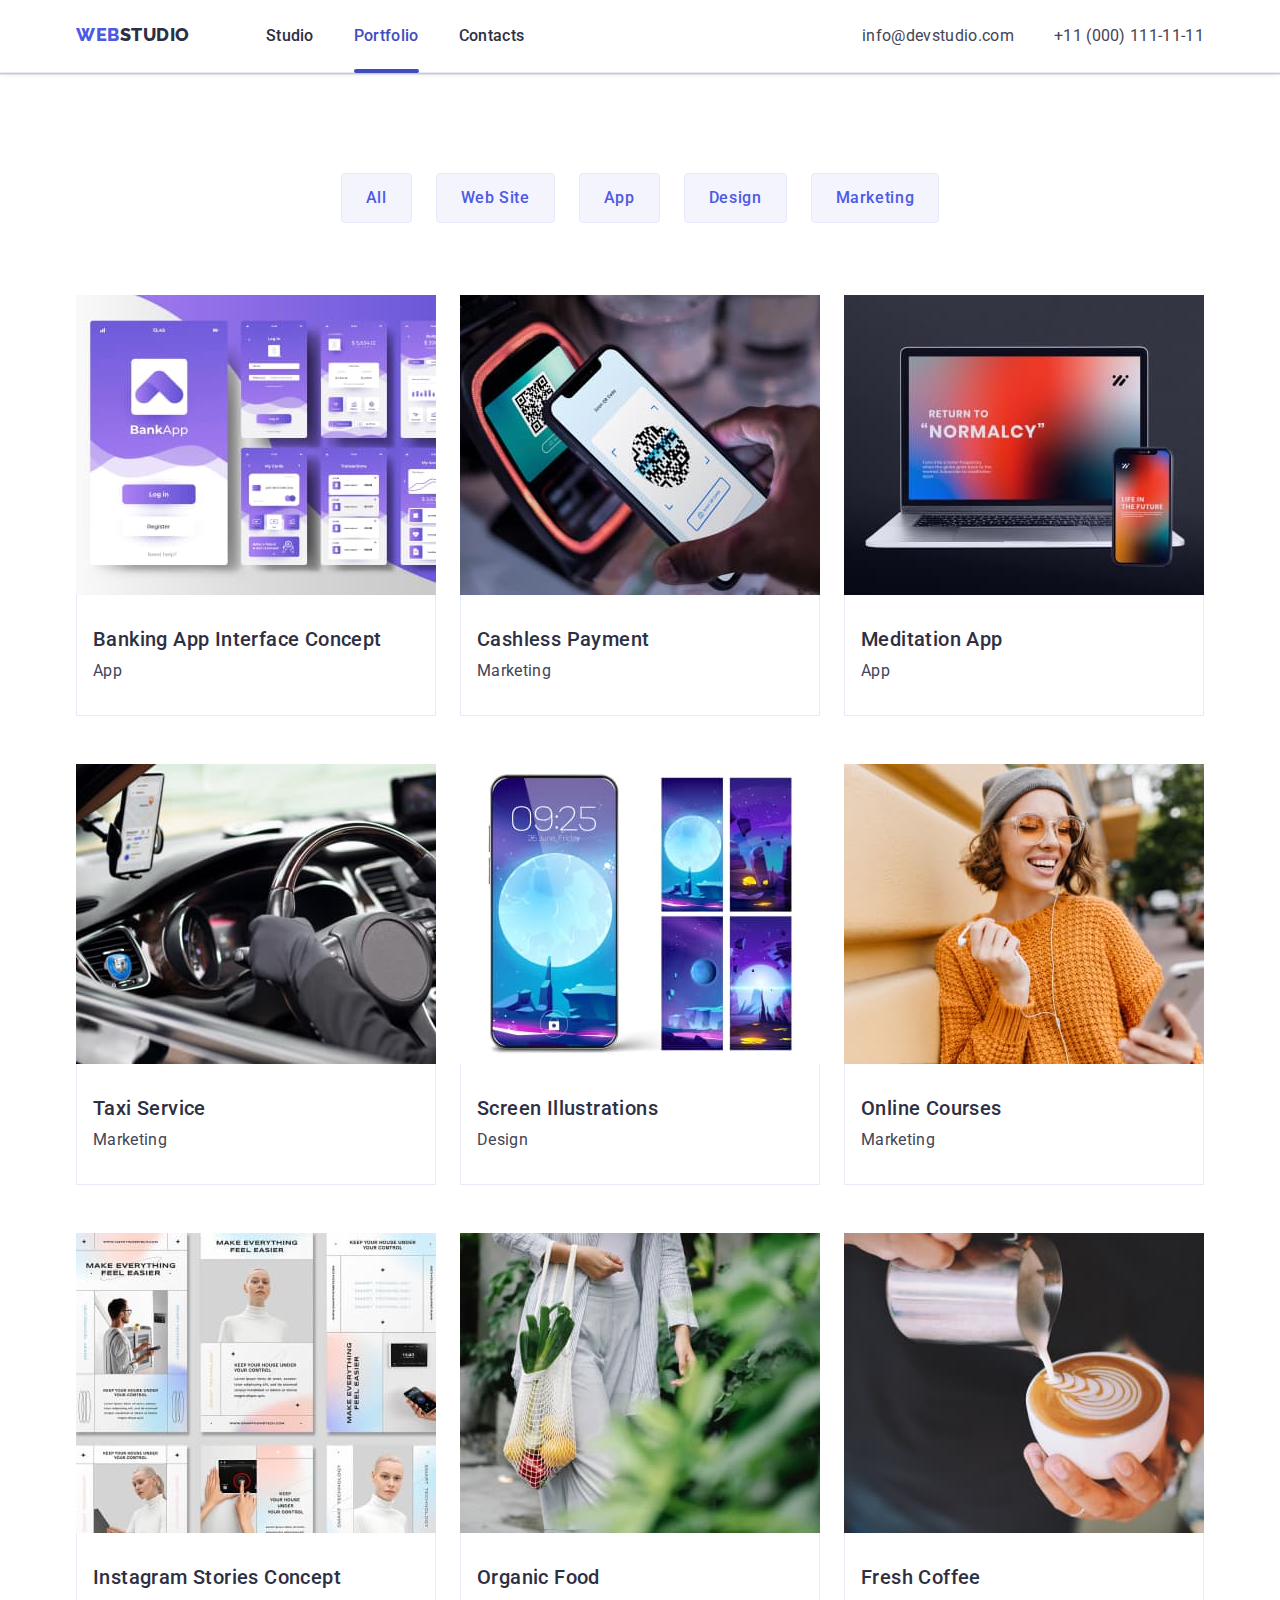
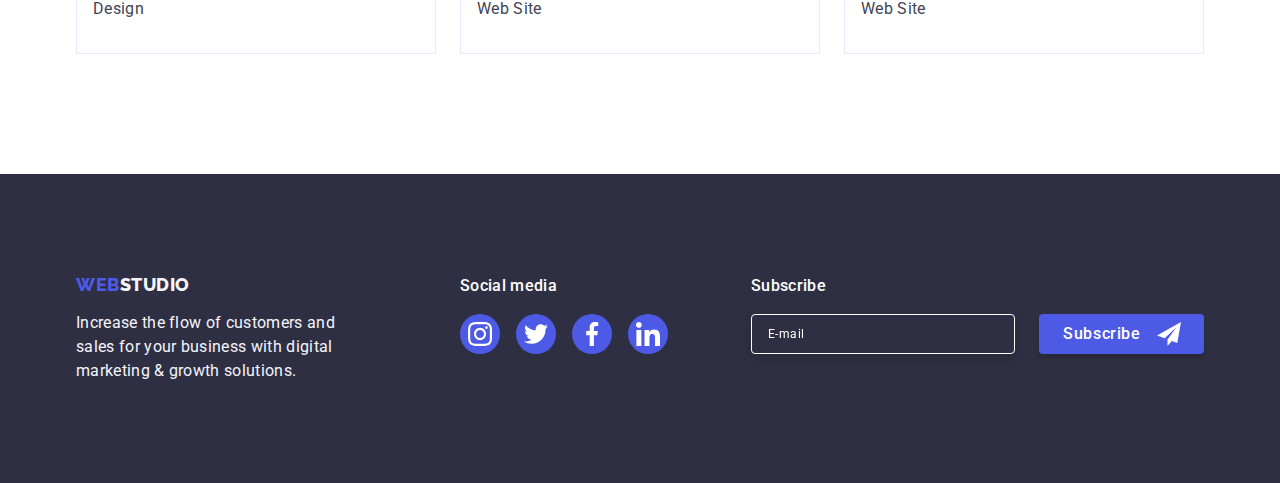
==== commit d4a3c601: "portfolio page" ====
--- a/portfolio.html
+++ b/portfolio.html
@@ -38,9 +38,7 @@
             </li>
 
             <li class="header__nav-item">
-              <a class="header__nav-link current" href="./portfolio.html"
-                >Portfolio</a
-              >
+              <a class="header__nav-link current" href="./portfolio.html">Portfolio</a>
             </li>
 
             <li class="header__nav-item">
@@ -51,17 +49,15 @@
 
         <!-- Блок контактной информации -->
         <address class="header__address">
-          <ul class="header__contact-list list">
+          <ul class="header__contact-list">
             <li class="header__contact-item">
-              <a
-                class="header__contact-link link"
-                href="mailto:info@devstudio.com"
+              <a class="header__contact-link" href="mailto:info@devstudio.com"
                 >info@devstudio.com</a
               >
             </li>
 
             <li class="header__contact-item">
-              <a class="header__contact-link link" href="tel:+110001111111"
+              <a class="header__contact-link" href="tel:+110001111111"
                 >+11 (000) 111-11-11</a
               >
             </li>
@@ -69,6 +65,7 @@
         </address>
       </div>
     </header>
+
 
     <!-- Здесь размещается весь контент страницы -->
     <main>
@@ -104,13 +101,32 @@
             <li class="portfolio__card-item">
               <a class="portfolio__card-wrapper-link" href="">
                 <div class="portfolio-card__img-wrapper">
-                  <img
-                    class="portfolio__card-img"
-                    src="./images/portfolio/portfolio01.jpg"
-                    alt="product-01"
-                    width="360"
-                    height="300"
-                  />
+                  <picture>
+                    <source
+                      srcset="
+                        ./images/portfolio/1200/portfolio-01-1200.jpg    1x, images/portfolio/1200/portfolio-01-1200@2x.jpg    2x"
+                      media="(min-width: 1200px)"
+                    />
+    
+                    <source
+                      srcset="
+                      ./images/portfolio/768/portfolio-01-768.jpg   1x, ./images/portfolio/768/portfolio-01-768@2x.jpg   2x"
+                      media="(min-width: 768px)"
+                    />
+    
+                    <source
+                      srcset="
+                        ./images/portfolio/320/portfolio-01-320.jpg 1x,
+                        ./images/portfolio/320/portfolio-01-320@2x.jpg 2x
+                      "
+                      media="(min-width: 320px)"
+                    />
+                    <img
+                      src="./images/portfolio/320/portfolio-01-320.jpg"
+                      alt="product 01"
+                      loading="lazy"
+                    />
+                  </picture>
 
                   <p class="portfolio-card__text-overlay">
                     14 Stylish and User-Friendly App Design Concepts · Task
@@ -131,13 +147,32 @@
             <li class="portfolio__card-item">
               <a class="portfolio__card-wrapper-link" href="">
                 <div class="portfolio-card__img-wrapper">
-                  <img
-                    class="portfolio__card-img"
-                    src="./images/portfolio/portfolio02.jpg"
-                    alt="product-02"
-                    width="360"
-                    height="300"
-                  />
+                  <picture>
+                    <source
+                      srcset="
+                        ./images/portfolio/1200/portfolio-02-1200.jpg    1x, images/portfolio/1200/portfolio-02-1200@2x.jpg    2x"
+                      media="(min-width: 1200px)"
+                    />
+    
+                    <source
+                      srcset="
+                      ./images/portfolio/768/portfolio-02-768.jpg   1x, ./images/portfolio/768/portfolio-02-768@2x.jpg   2x"
+                      media="(min-width: 768px)"
+                    />
+    
+                    <source
+                      srcset="
+                        ./images/portfolio/320/portfolio-02-320.jpg 1x,
+                        ./images/portfolio/320/portfolio-02-320@2x.jpg 2x
+                      "
+                      media="(min-width: 320px)"
+                    />
+                    <img
+                      src="./images/portfolio/320/portfolio-02-320.jpg"
+                      alt="product 02"
+                      loading="lazy"
+                    />
+                  </picture>
                   <p class="portfolio-card__text-overlay">
                     14 Stylish and User-Friendly App Design Concepts · Task
                     Manager App · Calorie Tracker App · Exotic Fruit Ecommerce
@@ -155,13 +190,32 @@
             <li class="portfolio__card-item">
               <a class="portfolio__card-wrapper-link" href="">
                 <div class="portfolio-card__img-wrapper">
-                  <img
-                    class="portfolio__card-img"
-                    src="./images/portfolio/portfolio03.jpg"
-                    alt="product-03"
-                    width="360"
-                    height="300"
-                  />
+                  <picture>
+                    <source
+                      srcset="
+                        ./images/portfolio/1200/portfolio-03-1200.jpg    1x, images/portfolio/1200/portfolio-03-1200@2x.jpg    2x"
+                      media="(min-width: 1200px)"
+                    />
+    
+                    <source
+                      srcset="
+                      ./images/portfolio/768/portfolio-03-768.jpg   1x, ./images/portfolio/768/portfolio-03-768@2x.jpg   2x"
+                      media="(min-width: 768px)"
+                    />
+    
+                    <source
+                      srcset="
+                        ./images/portfolio/320/portfolio-03-320.jpg 1x,
+                        ./images/portfolio/320/portfolio-03-320@2x.jpg 2x
+                      "
+                      media="(min-width: 320px)"
+                    />
+                    <img
+                      src="./images/portfolio/320/portfolio-03-320.jpg"
+                      alt="product 03"
+                      loading="lazy"
+                    />
+                  </picture>
                   <p class="portfolio-card__text-overlay">
                     14 Stylish and User-Friendly App Design Concepts · Task
                     Manager App · Calorie Tracker App · Exotic Fruit Ecommerce
@@ -179,13 +233,32 @@
             <li class="portfolio__card-item">
               <a class="portfolio__card-wrapper-link" href="">
                 <div class="portfolio-card__img-wrapper">
-                  <img
-                    class="portfolio__card-img"
-                    src="./images/portfolio/portfolio04.jpg"
-                    alt="product-04"
-                    width="360"
-                    height="300"
-                  />
+                  <picture>
+                    <source
+                      srcset="
+                        ./images/portfolio/1200/portfolio-04-1200.jpg    1x, images/portfolio/1200/portfolio-04-1200@2x.jpg    2x"
+                      media="(min-width: 1200px)"
+                    />
+    
+                    <source
+                      srcset="
+                      ./images/portfolio/768/portfolio-04-768.jpg   1x, ./images/portfolio/768/portfolio-04-768@2x.jpg   2x"
+                      media="(min-width: 768px)"
+                    />
+    
+                    <source
+                      srcset="
+                        ./images/portfolio/320/portfolio-04-320.jpg 1x,
+                        ./images/portfolio/320/portfolio-04-320@2x.jpg 2x
+                      "
+                      media="(min-width: 320px)"
+                    />
+                    <img
+                      src="./images/portfolio/320/portfolio-04-320.jpg"
+                      alt="product 04"
+                      loading="lazy"
+                    />
+                  </picture>
                   <p class="portfolio-card__text-overlay">
                     14 Stylish and User-Friendly App Design Concepts · Task
                     Manager App · Calorie Tracker App · Exotic Fruit Ecommerce
@@ -203,13 +276,32 @@
             <li class="portfolio__card-item">
               <a class="portfolio__card-wrapper-link" href="">
                 <div class="portfolio-card__img-wrapper">
-                  <img
-                    class="portfolio__card-img"
-                    src="./images/portfolio/portfolio05.jpg"
-                    alt="product-05"
-                    width="360"
-                    height="300"
-                  />
+                  <picture>
+                    <source
+                      srcset="
+                        ./images/portfolio/1200/portfolio-05-1200.jpg    1x, images/portfolio/1200/portfolio-05-1200@2x.jpg    2x"
+                      media="(min-width: 1200px)"
+                    />
+    
+                    <source
+                      srcset="
+                      ./images/portfolio/768/portfolio-05-768.jpg   1x, ./images/portfolio/768/portfolio-05-768@2x.jpg   2x"
+                      media="(min-width: 768px)"
+                    />
+    
+                    <source
+                      srcset="
+                        ./images/portfolio/320/portfolio-05-320.jpg 1x,
+                        ./images/portfolio/320/portfolio-05-320@2x.jpg 2x
+                      "
+                      media="(min-width: 320px)"
+                    />
+                    <img
+                      src="./images/portfolio/320/portfolio-05-320.jpg"
+                      alt="product 05"
+                      loading="lazy"
+                    />
+                  </picture>
                   <p class="portfolio-card__text-overlay">
                     14 Stylish and User-Friendly App Design Concepts · Task
                     Manager App · Calorie Tracker App · Exotic Fruit Ecommerce
@@ -227,13 +319,32 @@
             <li class="portfolio__card-item">
               <a class="portfolio__card-wrapper-link" href="">
                 <div class="portfolio-card__img-wrapper">
-                  <img
-                    class="portfolio__card-img"
-                    src="./images/portfolio/portfolio06.jpg"
-                    alt="product-06"
-                    width="360"
-                    height="300"
-                  />
+                  <picture>
+                    <source
+                      srcset="
+                        ./images/portfolio/1200/portfolio-06-1200.jpg    1x, images/portfolio/1200/portfolio-06-1200@2x.jpg    2x"
+                      media="(min-width: 1200px)"
+                    />
+    
+                    <source
+                      srcset="
+                      ./images/portfolio/768/portfolio-06-768.jpg   1x, ./images/portfolio/768/portfolio-06-768@2x.jpg   2x"
+                      media="(min-width: 768px)"
+                    />
+    
+                    <source
+                      srcset="
+                        ./images/portfolio/320/portfolio-06-320.jpg 1x,
+                        ./images/portfolio/320/portfolio-06-320@2x.jpg 2x
+                      "
+                      media="(min-width: 320px)"
+                    />
+                    <img
+                      src="./images/portfolio/320/portfolio-06-320.jpg"
+                      alt="product 06"
+                      loading="lazy"
+                    />
+                  </picture>
                   <p class="portfolio-card__text-overlay">
                     14 Stylish and User-Friendly App Design Concepts · Task
                     Manager App · Calorie Tracker App · Exotic Fruit Ecommerce
@@ -251,13 +362,32 @@
             <li class="portfolio__card-item">
               <a class="portfolio__card-wrapper-link" href="">
                 <div class="portfolio-card__img-wrapper">
-                  <img
-                    class="portfolio__card-img"
-                    src="./images/portfolio/portfolio07.jpg"
-                    alt="product-07"
-                    width="360"
-                    height="300"
-                  />
+                  <picture>
+                    <source
+                      srcset="
+                        ./images/portfolio/1200/portfolio-07-1200.jpg    1x, images/portfolio/1200/portfolio-07-1200@2x.jpg    2x"
+                      media="(min-width: 1200px)"
+                    />
+    
+                    <source
+                      srcset="
+                      ./images/portfolio/768/portfolio-07-768.jpg   1x, ./images/portfolio/768/portfolio-07-768@2x.jpg   2x"
+                      media="(min-width: 768px)"
+                    />
+    
+                    <source
+                      srcset="
+                        ./images/portfolio/320/portfolio-07-320.jpg 1x,
+                        ./images/portfolio/320/portfolio-07-320@2x.jpg 2x
+                      "
+                      media="(min-width: 320px)"
+                    />
+                    <img
+                      src="./images/portfolio/320/portfolio-07-320.jpg"
+                      alt="product 07"
+                      loading="lazy"
+                    />
+                  </picture>
                   <p class="portfolio-card__text-overlay">
                     14 Stylish and User-Friendly App Design Concepts · Task
                     Manager App · Calorie Tracker App · Exotic Fruit Ecommerce
@@ -277,13 +407,32 @@
             <li class="portfolio__card-item">
               <a class="portfolio__card-wrapper-link" href="">
                 <div class="portfolio-card__img-wrapper">
-                  <img
-                    class="portfolio__card-img"
-                    src="./images/portfolio/portfolio08.jpg"
-                    alt="product-08"
-                    width="360"
-                    height="300"
-                  />
+                  <picture>
+                    <source
+                      srcset="
+                        ./images/portfolio/1200/portfolio-08-1200.jpg    1x, images/portfolio/1200/portfolio-08-1200@2x.jpg    2x"
+                      media="(min-width: 1200px)"
+                    />
+    
+                    <source
+                      srcset="
+                      ./images/portfolio/768/portfolio-08-768.jpg   1x, ./images/portfolio/768/portfolio-08-768@2x.jpg   2x"
+                      media="(min-width: 768px)"
+                    />
+    
+                    <source
+                      srcset="
+                        ./images/portfolio/320/portfolio-08-320.jpg 1x,
+                        ./images/portfolio/320/portfolio-08-320@2x.jpg 2x
+                      "
+                      media="(min-width: 320px)"
+                    />
+                    <img
+                      src="./images/portfolio/320/portfolio-08-320.jpg"
+                      alt="product 08"
+                      loading="lazy"
+                    />
+                  </picture>
                   <p class="portfolio-card__text-overlay">
                     14 Stylish and User-Friendly App Design Concepts · Task
                     Manager App · Calorie Tracker App · Exotic Fruit Ecommerce
@@ -301,13 +450,32 @@
             <li class="portfolio__card-item">
               <a class="portfolio__card-wrapper-link" href="">
                 <div class="portfolio-card__img-wrapper">
-                  <img
-                    class="portfolio__card-img"
-                    src="./images/portfolio/portfolio09.jpg"
-                    alt="product-09"
-                    width="360"
-                    height="300"
-                  />
+                  <picture>
+                    <source
+                      srcset="
+                        ./images/portfolio/1200/portfolio-09-1200.jpg    1x, images/portfolio/1200/portfolio-09-1200@2x.jpg    2x"
+                      media="(min-width: 1200px)"
+                    />
+    
+                    <source
+                      srcset="
+                      ./images/portfolio/768/portfolio-09-768.jpg   1x, ./images/portfolio/768/portfolio-09-768@2x.jpg   2x"
+                      media="(min-width: 768px)"
+                    />
+    
+                    <source
+                      srcset="
+                        ./images/portfolio/320/portfolio-09-320.jpg 1x,
+                        ./images/portfolio/320/portfolio-09-320@2x.jpg 2x
+                      "
+                      media="(min-width: 320px)"
+                    />
+                    <img
+                      src="./images/portfolio/320/portfolio-09-320.jpg"
+                      alt="product 09"
+                      loading="lazy"
+                    />
+                  </picture>
                   <p class="portfolio-card__text-overlay">
                     14 Stylish and User-Friendly App Design Concepts · Task
                     Manager App · Calorie Tracker App · Exotic Fruit Ecommerce
--- a/css/styles.css
+++ b/css/styles.css
@@ -333,12 +333,10 @@
     text-transform: none;
     margin-bottom: 36px;
 
-    @media screen and (min-width:1200px) {
+    @media screen and (min-width: 1200px) {
       margin-bottom: 48px;
-      
     }
   }
-  /* margin: 0 auto 48px auto; */
 }
 
 .hero__button {
@@ -600,10 +598,10 @@
     gap: 72px 24px;
   }
 
-  @media screen and (min-width:1440px) {
+  @media screen and (min-width: 1440px) {
     justify-content: space-between;
     gap: 0;
-}
+  }
 }
 
 .customers__link {
@@ -644,11 +642,19 @@
 
 /*#region --PORTFOLIO SECTION--*/
 .portfolio {
-  padding-top: 96px;
+  padding: 48px 0;
+
+  @media screen and (min-width: 768px) {
+    padding: 64px 0;
+  }
+
+  @media screen and (min-width: 1200px) {
+    padding: 100px 0 120px 0;
+  }
 }
 
 .portfolio__title {
-  width: 496px;
+  width: 300px;
   text-align: center;
   font-weight: 700;
   font-size: 56px;
@@ -661,9 +667,20 @@
 
 .portfolio__button-list {
   display: flex;
-  gap: 24px;
-  justify-content: center;
-  margin-bottom: 72px;
+  gap: 16px 24px;
+  flex-wrap: wrap;
+  margin-bottom: 48px;
+  max-width: 270px;
+
+  @media screen and (min-width: 768px) {
+    max-width: 100%;
+     justify-content: center;
+     margin-bottom: 64px;
+  }
+
+  @media screen and (min-width: 1200px) {
+     margin-bottom: 72px;
+  }
 }
 
 .portfolio__button {
@@ -676,12 +693,16 @@
   color: var(--color-4d5ae5);
   border: 1px solid #e7e9fc;
   border-radius: 4px;
-  padding: 12px 24px;
+  padding: 8px 16px;
   cursor: pointer;
   transition: color 250ms cubic-bezier(0.4, 0, 0.2, 1),
     background-color 250ms cubic-bezier(0.4, 0, 0.2, 1),
     border 250ms cubic-bezier(0.4, 0, 0.2, 1),
     box-shadow 250ms cubic-bezier(0.4, 0, 0.2, 1);
+
+    @media screen and (min-width:768px) {
+      padding: 12px 24px;
+    }
 }
 
 .portfolio__button:hover,
@@ -698,12 +719,14 @@
   display: flex;
   flex-wrap: wrap;
   gap: 48px 24px;
+  /* flex-wrap: wrap; */
+  /* gap: 48px 24px; */
 }
 
 .portfolio__card-wrapper-link {
-  color: var(--color-2e2f42);
-  display: block;
-  transition: box-shadow 250ms cubic-bezier(0.4, 0, 0.2, 1);
+  /* color: var(--color-2e2f42); */
+  /* display: block; */
+  /* transition: box-shadow 250ms cubic-bezier(0.4, 0, 0.2, 1); */
 }
 
 .portfolio__card-wrapper-link:hover,
@@ -766,11 +789,11 @@
   background-color: var(--color-2e2f42);
   padding: 96px 0;
 
-  @media screen and (min-width:768px) {
+  @media screen and (min-width: 768px) {
     padding: 96px 108px;
   }
 
-  @media screen and (min-width:1200px) {
+  @media screen and (min-width: 1200px) {
     padding: 100px 0;
   }
 }
@@ -780,17 +803,14 @@
     display: flex;
     flex-wrap: wrap;
   }
-  
 }
 
 .footer__contacts-wrapper {
-
-  @media screen and (min-width:768px) {
+  @media screen and (min-width: 768px) {
     margin-right: 24px;
   }
-  
-
-  @media screen and (min-width:1200px) {
+
+  @media screen and (min-width: 1200px) {
     margin-right: 120px;
   }
 }
@@ -807,7 +827,7 @@
   margin-bottom: 16px;
   text-align: center;
 
-  @media screen and (min-width:768px) {
+  @media screen and (min-width: 768px) {
     text-align: left;
   }
 }
@@ -824,25 +844,23 @@
   margin: 0 auto 72px auto;
   text-align: center;
 
-  @media screen and (min-width:768px) {
+  @media screen and (min-width: 768px) {
     text-align: left;
   }
 
-  @media screen and (min-width:1200px) {
+  @media screen and (min-width: 1200px) {
     margin-bottom: 0;
   }
 
-
-    /* width: 264px; */
+  /* width: 264px; */
 }
 
 .footer__social {
   margin-bottom: 72px;
 
-  @media screen and (min-width:1200px) {
+  @media screen and (min-width: 1200px) {
     margin-right: auto;
     margin-bottom: 0;
-    
   }
   /* margin-right: 80px; */
 }
@@ -856,7 +874,7 @@
   text-align: center;
   margin-bottom: 16px;
 
-  @media screen and (min-width:768px) {
+  @media screen and (min-width: 768px) {
     text-align: left;
   }
 }
@@ -890,7 +908,6 @@
 }
 
 .footer-subscribe-wrapper {
-
 }
 
 .footer-subscribe__title {
@@ -907,9 +924,8 @@
 }
 
 .footer-subscribe-form {
-  @media screen and (min-width:768px) {
+  @media screen and (min-width: 768px) {
     display: flex;
-    
   }
   /* display: flex; */
 }
@@ -930,14 +946,13 @@
   margin-bottom: 16px;
   transition: border-color 250ms cubic-bezier(0.4, 0, 0.2, 1);
 
-  @media screen and (min-width:768px) {
+  @media screen and (min-width: 768px) {
     width: 264px;
     margin-right: 24px;
   }
 
-  @media screen and (min-width:1200px) {
+  @media screen and (min-width: 1200px) {
     margin-bottom: 0;
-    
   }
 }
 
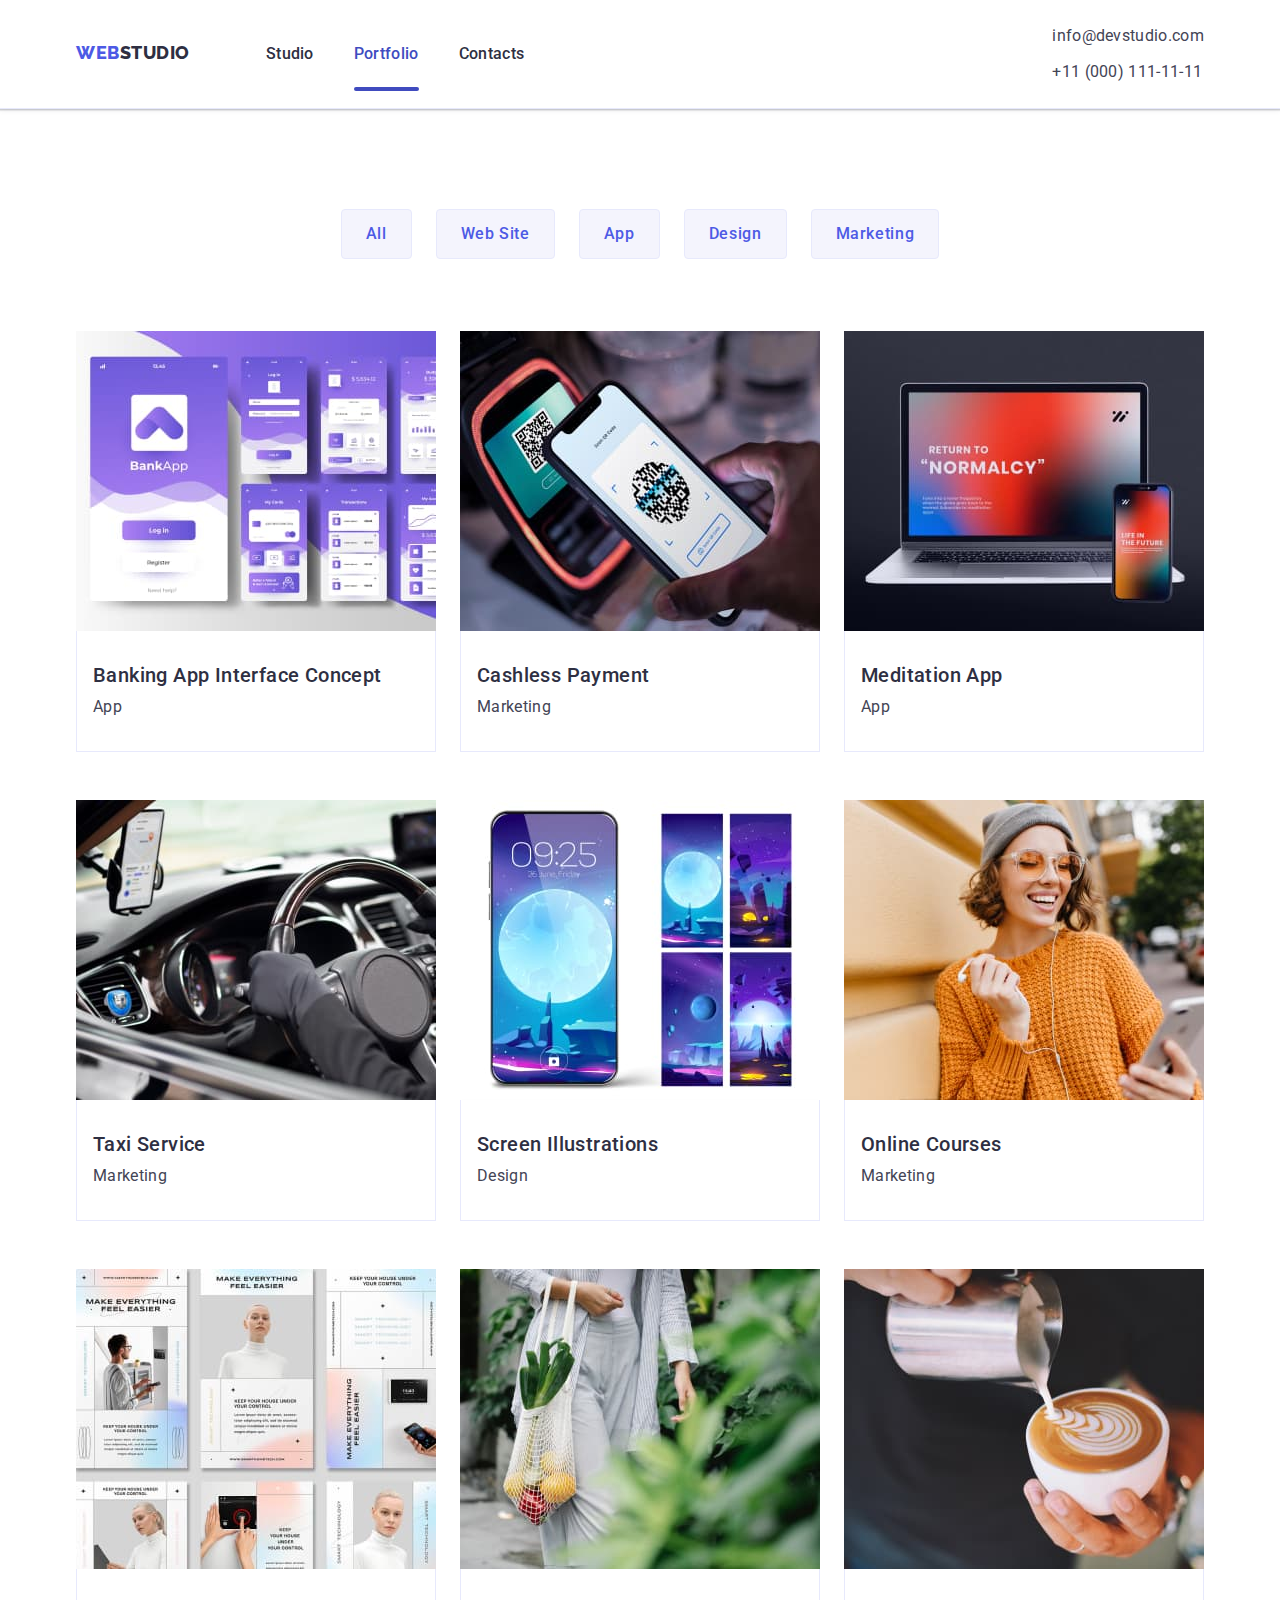
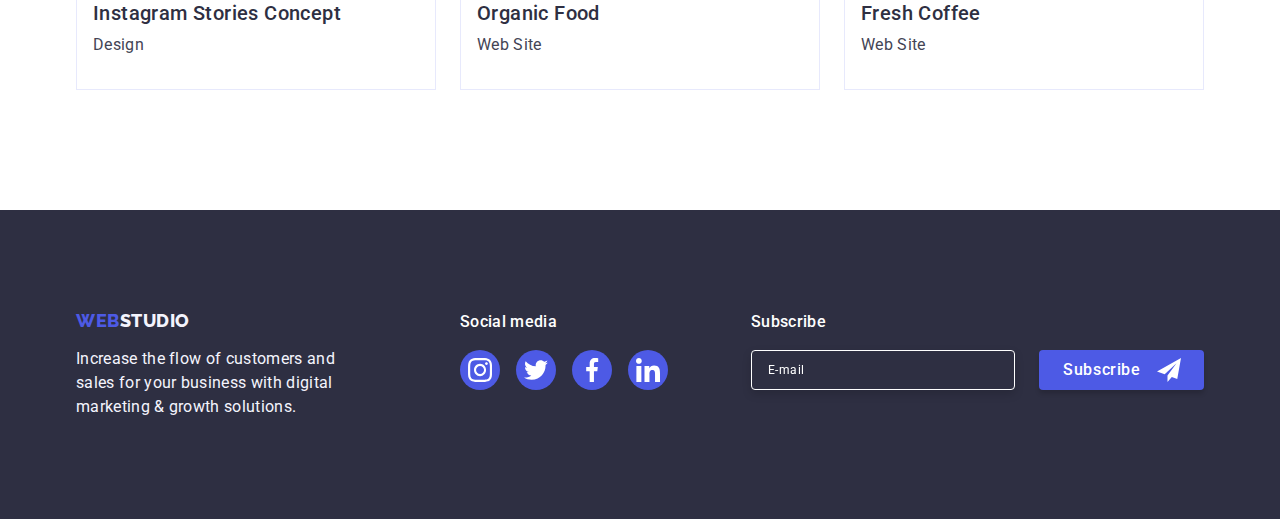
==== commit ae103647: "fix" ====
--- a/portfolio.html
+++ b/portfolio.html
@@ -31,7 +31,6 @@
           <a class="header__navigation-logo" href="./index.html"
             >Web<span class="header__logo-span">Studio</span></a
           >
-
           <ul class="header__navigation-list">
             <li class="header__nav-item">
               <a class="header__nav-link" href="./index.html">Studio</a>
@@ -46,6 +45,80 @@
             </li>
           </ul>
         </nav>
+
+        <button
+          class="burger-button menu-toggle js-open-menu"
+          aria-expanded="false"
+          aria-controls="mobile-menu"
+        >
+          <svg width="30" height="19">
+            <use href="./images/icons.svg#icon-burger"></use>
+          </svg>
+        </button>
+
+        <!-- mobile-menu -->
+        <div class="menu-container js-menu-container" id="mobile-menu">
+          <button class="burger-close js-close-menu">
+            <svg width="24" height="24">
+              <use href="./images/icons.svg#icon-burger-close"></use>
+            </svg>
+          </button>
+
+          <ul class="mobile-navigation__menu-list">
+            <li class="mobile-navigation__menu-item">
+              <a class="mobile-navigation__menu-link" href="./index.html">Studio</a>
+            </li>
+
+            <li class="mobile-navigation__menu-item">
+              <a class="mobile-navigation__menu-link current_mobile" href="./portfolio.html">Portfolio</a>
+            </li>
+
+            <li class="mobile-navigation__menu-item">
+              <a class="mobile-navigation__menu-link" href="#">Contacts</a>
+            </li>
+          </ul>
+
+          <ul class="mobile-contacts_list">
+            <li class="mobile-contacts_item">
+              <a class="mobile-contacts_link mobile-contacts__tel" href="tel:+110001111111">+11 (000) 111-11-11</a>
+            </li>
+
+            <li class="mobile-contacts_item">
+              <a class="mobile-contacts_link mobile-contacts__mail" href="mailto:info@devstudio.com">info@devstudio.com</a>
+            </li>
+          </ul>
+
+          <ul class="mobile__social-list">
+            <li class="mobile__social-item">
+              <a class="mobile__social-links" href="#">
+                <svg class="mobile__social-icon" width="40" height="40">
+                  <use href="./images/icons.svg#icon-instagram"></use>
+                </svg>
+              </a>
+            </li>
+            <li class="mobile__social-item">
+              <a class="mobile__social-links" href="#">
+                <svg class="mobile__social-icon" width="40" height="40">
+                  <use href="./images/icons.svg#icon-twitter"></use>
+                </svg>
+              </a>
+            </li>
+            <li class="mobile__social-item">
+              <a class="mobile__social-links" href="#">
+                <svg class="mobile__social-icon" width="40" height="40">
+                  <use href="./images/icons.svg#icon-facebook"></use>
+                </svg>
+              </a>
+            </li>
+            <li class="mobile__social-item">
+              <a class="mobile__social-links" href="#">
+                <svg class="mobile__social-icon" width="40" height="40">
+                  <use href="./images/icons.svg#icon-linkedin"></use>
+                </svg>
+              </a>
+            </li>
+          </ul>
+        </div>
 
         <!-- Блок контактной информации -->
         <address class="header__address">
@@ -547,11 +620,9 @@
         </div>
 
         <div class="footer-subscribe-wrapper">
-            <p class="footer-subscribe__title">Subscribe</p>
+          <p class="footer-subscribe__title">Subscribe</p>
           <form class="footer-subscribe-form" name="subscribe">
-            <label class="subscribe-email" for="subscribe-email"
-              ></label
-            >
+            <label class="subscribe-email" for="subscribe-email"></label>
             <input
               class="footer-subscribe-input"
               type="email"
@@ -569,5 +640,7 @@
         </div>
       </div>
     </footer>
+
+    <script src="./js/mobile-menu.js"></script>
   </body>
 </html>
--- a/css/styles.css
+++ b/css/styles.css
@@ -22,11 +22,11 @@
   box-sizing: border-box;
 }
 
-*,
+/* *,
 *::after,
 *::before {
   box-sizing: inherit;
-}
+} */
 
 /* Стили для обнуления верхних отступов у элементов */
 h1,
@@ -136,6 +136,7 @@
 .header__wrapper {
   display: flex;
   align-items: center;
+  justify-content: space-between;
 }
 
 .header__navigation {
@@ -210,12 +211,19 @@
 }
 
 .header__contact-item {
-  line-height: 1.25;
+  /* line-height: 1.25; */
+}
+
+.header__contact-list {
+  font-size: 12px;
+  display: flex;
+  flex-direction: column;
+  gap: 12px;
 }
 
 .header__contact-link {
   font-size: 12px;
-  line-height: 1.17;
+  /* line-height: 1.17; */
   letter-spacing: 0.04em;
   color: var(--color-434455);
   transition: color 250ms cubic-bezier(0.4, 0, 0.2, 1);
@@ -383,7 +391,6 @@
   @media screen and (min-width: 768px) {
     flex-direction: row;
     flex-wrap: wrap;
-    /* gap: 24px; */
   }
 }
 
@@ -570,6 +577,13 @@
 /*#endregion ---TEAM SECTION---*/
 
 /*#region --CUSTOMERS SECTION--*/
+.customers {
+  @media screen and (min-width: 768px) and (max-width: 1199px) {
+    width: 581px;
+    margin: 0 auto;
+  }
+}
+
 .customers__title {
   font-weight: 700;
   font-size: 36px;
@@ -585,22 +599,22 @@
 .customers__list {
   display: flex;
   flex-wrap: wrap;
-  justify-content: center;
   gap: 72px 16px;
 
-  @media screen and (min-width: 425px) {
-    justify-content: space-between;
-    gap: 72px 0;
-  }
-
-  @media screen and (min-width: 768px) {
-    justify-content: center;
+  @media screen and (min-width: 768px) {
     gap: 72px 24px;
   }
-
-  @media screen and (min-width: 1440px) {
-    justify-content: space-between;
-    gap: 0;
+}
+
+.customers__item {
+  width: calc((100% - 1 * 16px) / 2);
+
+  @media screen and (min-width: 768px) {
+    width: calc((100% - 2 * 24px) / 3);
+  }
+
+  @media screen and (min-width: 1200px) {
+    width: calc((100% - 5 * 24px) / 6);
   }
 }
 
@@ -611,13 +625,10 @@
   display: flex;
   align-items: center;
   justify-content: center;
-  padding: 16px 40px;
+  height: 88px;
+
   transition: color 250ms cubic-bezier(0.4, 0, 0.2, 1),
     border-color 250ms cubic-bezier(0.4, 0, 0.2, 1);
-
-  @media screen and (min-width: 768px) {
-    padding: 16px 32px;
-  }
 }
 
 .customers__link:hover,
@@ -628,14 +639,8 @@
 
 .customers__img {
   fill: currentColor;
-  width: 110px;
-  height: 56px;
-
-  @media screen and (min-width: 768px) {
-    width: 104px;
-    height: 56px;
-  }
-}
+}
+
 /*#endregion ---CUSTOMERS SECTION---*/
 
 /* PORTFOLIO PAGE */
@@ -674,12 +679,12 @@
 
   @media screen and (min-width: 768px) {
     max-width: 100%;
-     justify-content: center;
-     margin-bottom: 64px;
-  }
-
-  @media screen and (min-width: 1200px) {
-     margin-bottom: 72px;
+    justify-content: center;
+    margin-bottom: 64px;
+  }
+
+  @media screen and (min-width: 1200px) {
+    margin-bottom: 72px;
   }
 }
 
@@ -700,9 +705,9 @@
     border 250ms cubic-bezier(0.4, 0, 0.2, 1),
     box-shadow 250ms cubic-bezier(0.4, 0, 0.2, 1);
 
-    @media screen and (min-width:768px) {
-      padding: 12px 24px;
-    }
+  @media screen and (min-width: 768px) {
+    padding: 12px 24px;
+  }
 }
 
 .portfolio__button:hover,
@@ -789,10 +794,6 @@
   background-color: var(--color-2e2f42);
   padding: 96px 0;
 
-  @media screen and (min-width: 768px) {
-    padding: 96px 108px;
-  }
-
   @media screen and (min-width: 1200px) {
     padding: 100px 0;
   }
@@ -800,14 +801,24 @@
 
 .footer__container {
   @media screen and (min-width: 768px) {
+    width: 581px;
     display: flex;
     flex-wrap: wrap;
+    gap: 72px 24px;
+  }
+
+  @media screen and (min-width: 1200px) {
+    width: 100%;
+    gap: 0;
   }
 }
 
 .footer__contacts-wrapper {
-  @media screen and (min-width: 768px) {
-    margin-right: 24px;
+  margin-bottom: 72px;
+
+  @media screen and (min-width: 768px) {
+    width: 264px;
+    margin: 0;
   }
 
   @media screen and (min-width: 1200px) {
@@ -840,29 +851,18 @@
   color: var(--color-f4f4fd);
   line-height: 1.5;
   letter-spacing: 0.02em;
-  width: 264px;
-  margin: 0 auto 72px auto;
-  text-align: center;
-
-  @media screen and (min-width: 768px) {
-    text-align: left;
-  }
-
-  @media screen and (min-width: 1200px) {
-    margin-bottom: 0;
-  }
-
-  /* width: 264px; */
 }
 
 .footer__social {
   margin-bottom: 72px;
 
+  @media screen and (min-width: 768px) {
+    margin: 0;
+  }
+
   @media screen and (min-width: 1200px) {
     margin-right: auto;
-    margin-bottom: 0;
-  }
-  /* margin-right: 80px; */
+  }
 }
 
 .footer__social-title {
@@ -880,10 +880,9 @@
 }
 
 .footer__social-list {
-  width: 208px;
-  display: flex;
-  justify-content: space-between;
-  margin: 0 auto;
+  display: flex;
+  gap: 16px;
+  justify-content: center;
 }
 
 .footer__social-link {
@@ -908,6 +907,9 @@
 }
 
 .footer-subscribe-wrapper {
+  @media screen and (min-width: 768px) {
+    width: 453px;
+  }
 }
 
 .footer-subscribe__title {
@@ -924,10 +926,13 @@
 }
 
 .footer-subscribe-form {
-  @media screen and (min-width: 768px) {
-    display: flex;
-  }
-  /* display: flex; */
+  display: flex;
+  flex-wrap: wrap;
+
+  @media screen and (min-width: 768px) {
+    /* display: flex; */
+    flex-wrap: nowrap;
+  }
 }
 
 .footer-subscribe-input {
@@ -949,9 +954,6 @@
   @media screen and (min-width: 768px) {
     width: 264px;
     margin-right: 24px;
-  }
-
-  @media screen and (min-width: 1200px) {
     margin-bottom: 0;
   }
 }
@@ -959,17 +961,17 @@
 .footer-subscribe-input:focus {
   border: 1px solid var(--color-4d5ae5);
 }
+
 .footer-subscribe-input::placeholder {
   color: var(--color-ffffff);
 }
 
 .footer-subscribe-button {
-  /* position: relative; */
+  position: relative;
   display: flex;
   align-items: center;
   gap: 16px;
   margin: 0 auto;
-  /* margin-left: 23px; */
   width: 165px;
   height: 40px;
   color: var(--color-ffffff);
@@ -1019,7 +1021,6 @@
   pointer-events: none;
   visibility: hidden;
 }
-
 .modal {
   position: absolute;
   top: 50%;
@@ -1035,6 +1036,10 @@
   border-radius: 4px;
   transition: opacity 250ms cubic-bezier(0.4, 0, 0.2, 1),
     visibility 250ms cubic-bezier(0.4, 0, 0.2, 1);
+
+  @media screen and (max-width: 767px) {
+    width: 98%;
+  }
 }
 
 .button-close-window {
@@ -1152,11 +1157,13 @@
   margin-bottom: 24px;
   gap: 8px;
   cursor: pointer;
+
+  position: relative;
 }
 
 .check-input {
-  width: 1px;
-  height: 1px;
+  width: 10px;
+  height: 10px;
   margin: -1px;
   border: 0;
   padding: 0;
@@ -1164,6 +1171,9 @@
   clip-path: inset(100%);
   clip: rect(0 0 0 0);
   overflow: hidden;
+  
+  position: absolute;
+  left: 0;
 }
 
 .check-input:checked ~ .check-icon-complete {
@@ -1174,6 +1184,8 @@
 }
 
 .check-icon-complete {
+  position: absolute;
+  left: 0;
   fill: transparent;
   border: 2px var(--color-8e8f99) solid;
   border-radius: 2px;
@@ -1187,6 +1199,7 @@
   line-height: 14px;
   letter-spacing: 0.04em;
   color: var(--color-8e8f99);
+  padding-left: 16px;
 }
 
 .form-recall-button {
@@ -1211,3 +1224,181 @@
   text-decoration: underline;
 }
 /*#endregion ---MODAL---*/
+
+/* MOBILE-MENU */
+.mobile-menu {
+  position: fixed;
+  top: 0;
+  left: 0;
+  width: 100%;
+  height: 100%;
+  padding: 80px 35px 40px 40px;
+  background-color: #ffffff;
+  display: flex;
+  flex-direction: column;
+  z-index: 10;
+  transform: translateX(100%);
+  transition: transform 250ms cubic-bezier(0.4, 0, 0.2, 1);
+}
+
+.no-scroll {
+  overflow: hidden;
+}
+
+.burger-button {
+  display: flex;
+  align-items: center;
+  justify-content: center;
+  background-color: transparent;
+  border: none;
+
+  @media screen and (min-width: 768px) {
+    display: none;
+  }
+}
+
+.burger-close {
+  width: 24px;
+  height: 24px;
+  display: flex;
+  align-items: center;
+  justify-content: center;
+  padding: 6px;
+  border-radius: 50%;
+  border: 1px solid #e7e9fc;
+  background-color: #ffffff;
+}
+
+/* .menu-toggle:hover,
+.menu-toggle:focus {
+  background-color: rgba(0, 0, 0, 0.1);
+} */
+
+.menu-container {
+  position: fixed;
+
+  top: 0;
+  left: 0;
+  width: 100vw;
+  height: 100vh;
+  padding: 80px 24px 40px 40px;
+  background-color: #ffffff;
+  z-index: 999;
+
+  transform: translateX(100%);
+  transition: transform 250ms ease-in-out;
+
+  display: flex;
+  flex-direction: column;
+
+  /* @media screen and (min-width:768px) {
+    display: none;
+  } */
+}
+
+.menu-container.is-open {
+  transform: translateX(0);
+}
+
+.burger-close {
+  position: absolute;
+  top: 24px;
+  right: 24px;
+  max-width: 480px;
+}
+
+.burger-close:hover,
+.burger-close:focus {
+  background-color: #e7e9fc;
+}
+
+.mobile-navigation__menu-list {
+  display: flex;
+  flex-direction: column;
+  gap: 40px;
+  margin-bottom: auto;
+}
+
+.mobile-navigation__menu-item {
+}
+
+.mobile-navigation__menu-link {
+  font-weight: 700;
+  font-size: 36px;
+  line-height: 1.11;
+  letter-spacing: 0.02em;
+  text-transform: capitalize;
+  color: var(--color-2e2f42);
+}
+
+.mobile-navigation__menu-link:hover,
+.mobile-navigation__menu-link:focus {
+  color: var(--color-404bbf);
+}
+
+.mobile-contacts_list {
+  display: flex;
+  flex-direction: column;
+  gap: 40px;
+  margin-bottom: 48px;
+}
+.mobile-contacts_item {
+}
+
+.mobile-contacts_link {
+  letter-spacing: 0.02em;
+  color: var(--color-434455);
+}
+
+.mobile-contacts_link:hover,
+.mobile-contacts_link:focus {
+  color: var(--color-404bbf);
+}
+
+.mobile-contacts__tel {
+  font-weight: 700;
+  font-size: 36px;
+  line-height: 1.11;
+  letter-spacing: 0.02em;
+  text-transform: capitalize;
+  color: var(--color-4d5ae5);
+}
+
+.mobile-contacts__mail {
+  font-weight: 500;
+  font-size: 20px;
+  line-height: 1.2;
+}
+
+.mobile__social-list {
+  display: flex;
+  gap: 56px;
+}
+.mobile__social-item {
+}
+
+.mobile__social-links {
+  display: flex;
+  justify-content: center;
+  align-items: center;
+  width: 40px;
+  height: 40px;
+  padding: 8px;
+  border-radius: 50%;
+  background-color: var(--color-4d5ae5);
+  color: var(--color-ffffff);
+  transition: background-color 250ms cubic-bezier(0.4, 0, 0.2, 1);
+}
+
+.mobile__social-links:hover,
+.mobile__social-links:focus {
+  background-color: var(--color-404bbf);
+}
+
+.mobile__social-icon {
+  fill: currentColor;
+}
+
+.current_mobile {
+  color: var(--color-404bbf);
+}